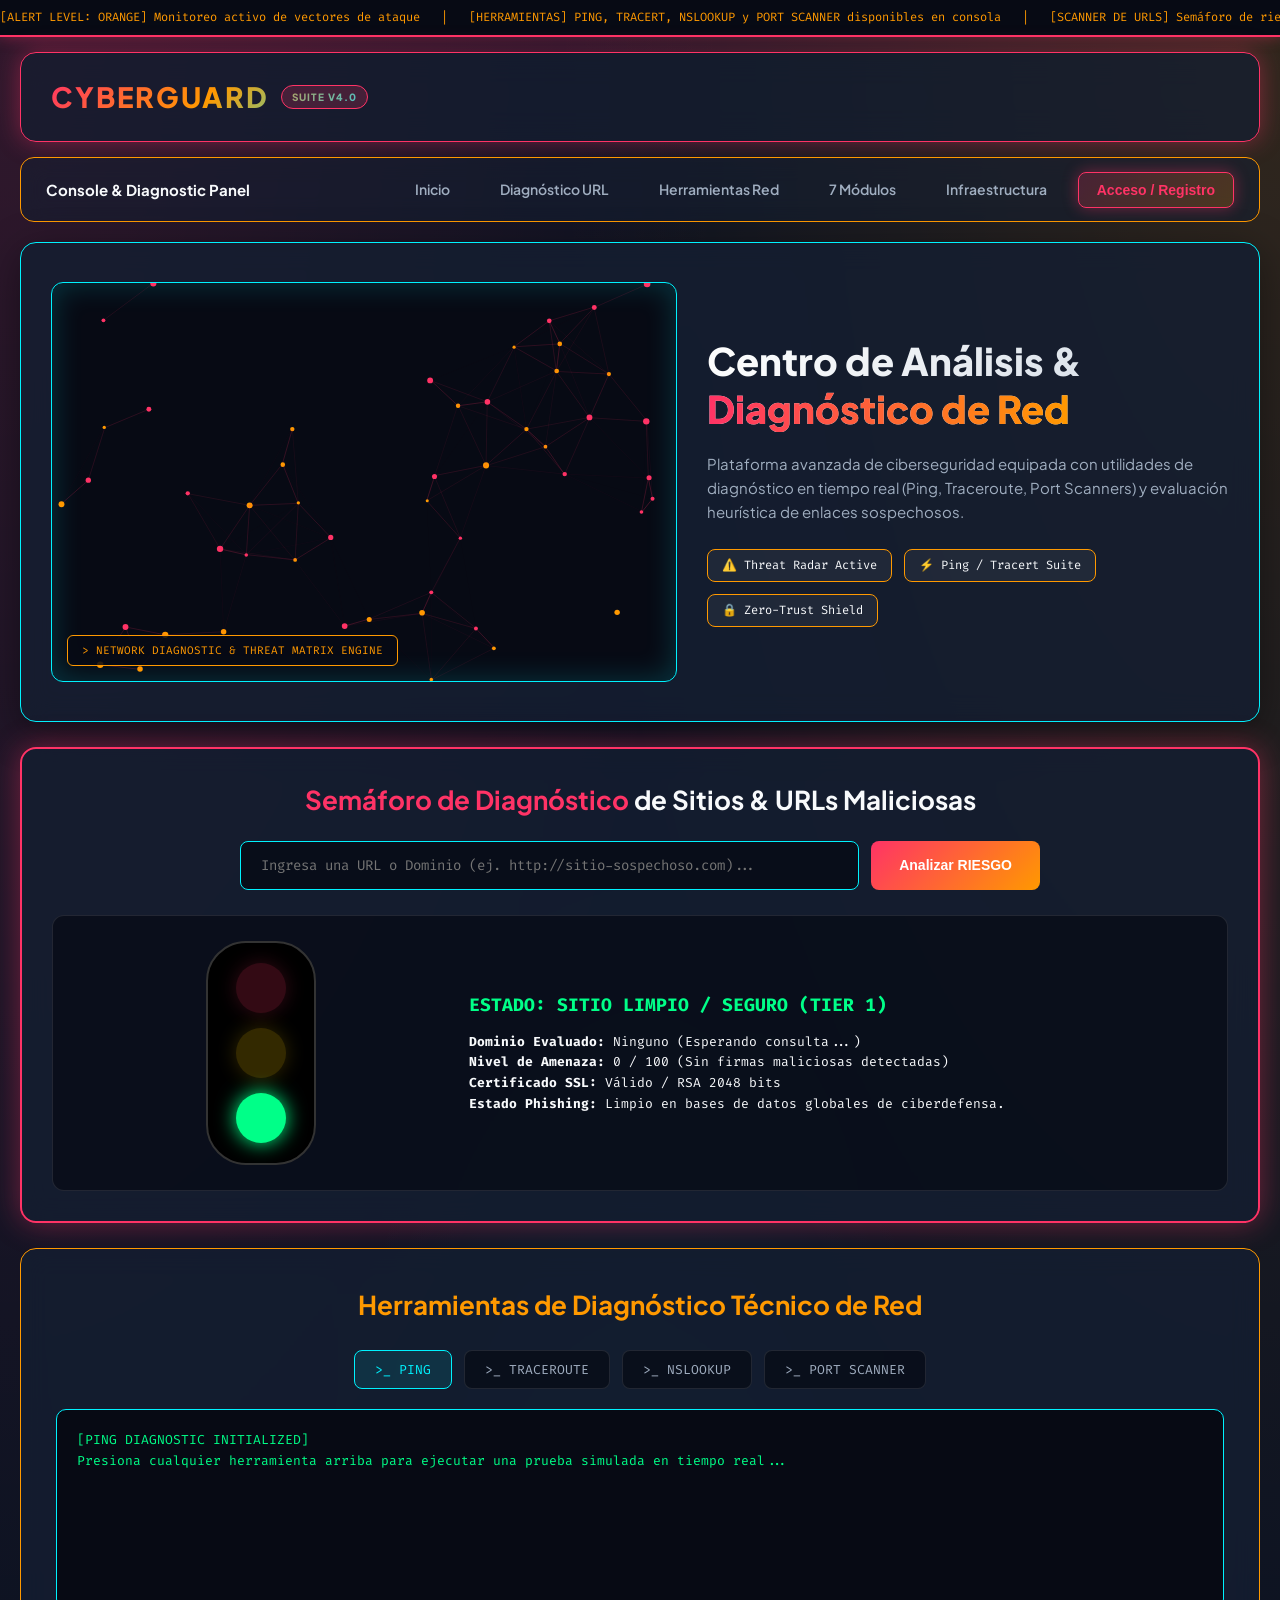
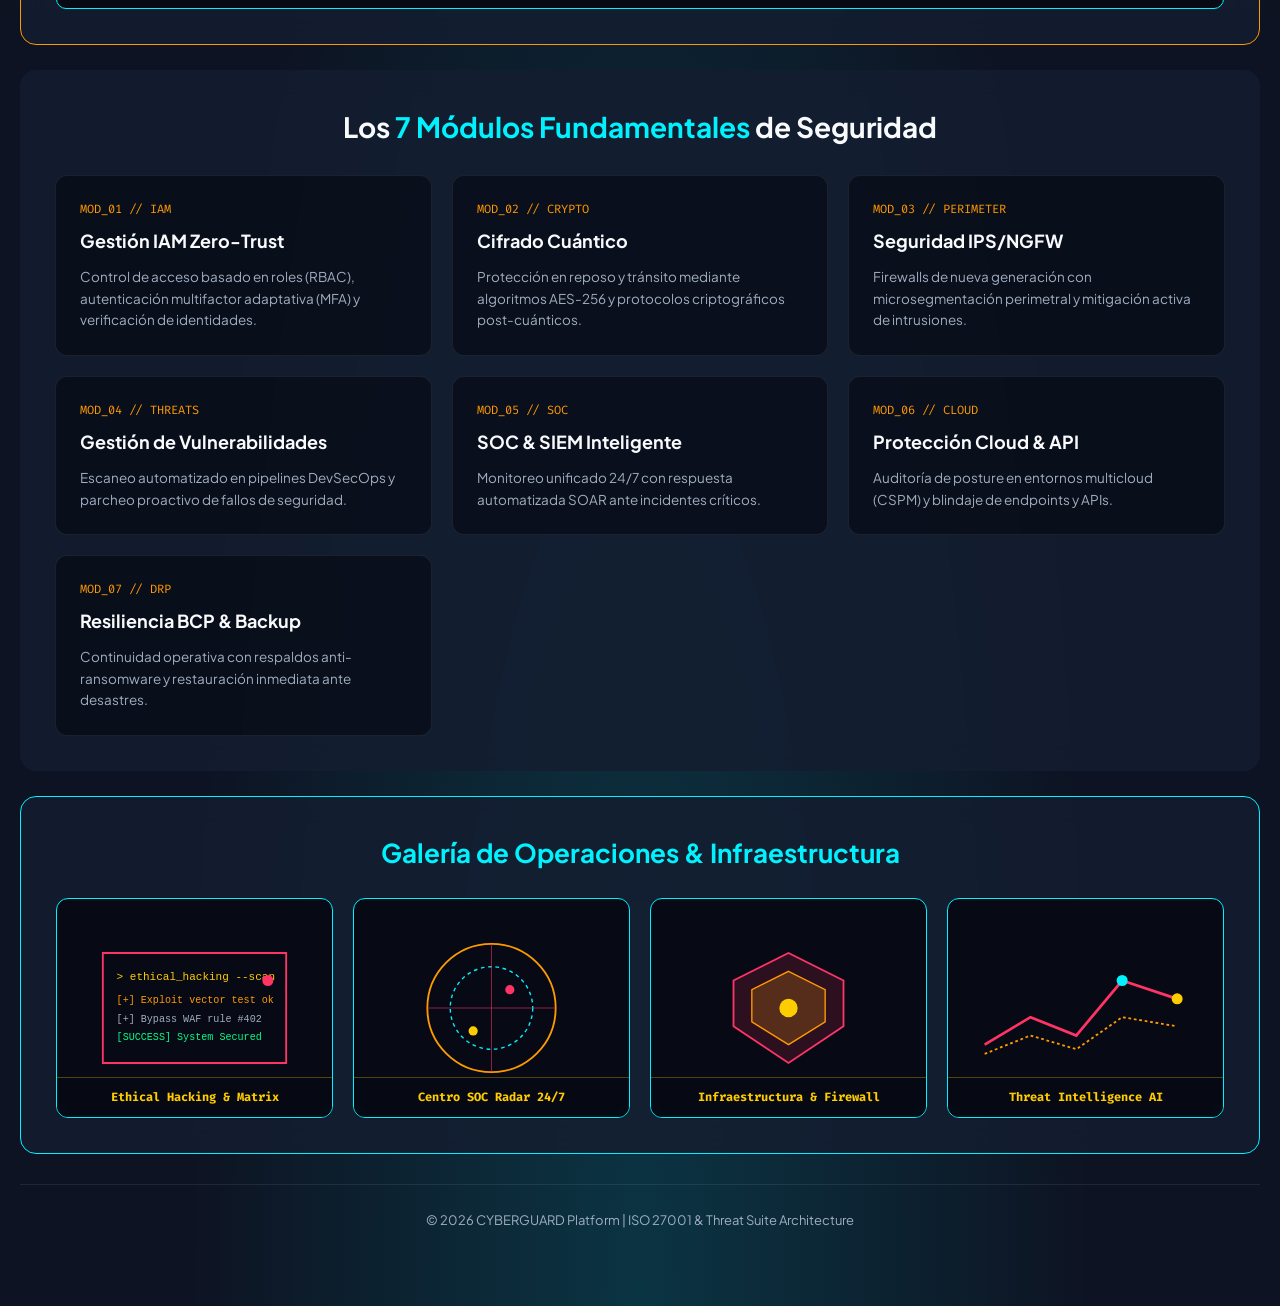
==== index.html @ ff210ed2 "Update print statement from 'Hello' to 'Goodbye'" ====
<!DOCTYPE html>
<html lang="es">
<head>
  <meta charset="UTF-8">
  <meta name="viewport" content="width=device-width, initial-scale=1.0">
  <meta name="description" content="CYBERGUARD - Plataforma de Ciberseguridad, Diagnóstico de Red y Análisis de Amenazas">
  <title>CYBERGUARD | Threat Diagnostic & Network Suite</title>

  <!-- Fuentes Futuristas -->
  <link rel="preconnect" href="https://fonts.googleapis.com">
  <link rel="preconnect" href="https://fonts.gstatic.com" crossorigin>
  <link href="https://fonts.googleapis.com/css2?family=Fira+Code:wght@400;600&family=Plus+Jakarta+Sans:wght@300;400;700;800&display=swap" rel="stylesheet">

  <style>
    :root {
      --bg-dark: #0d1322;
      --bg-card: rgba(21, 30, 49, 0.85);
      --border-cyan: #00f2fe;
      --border-red: #ff3366;
      --border-orange: #ff9900;
      --border-yellow: #ffcc00;
      --accent-green: #00ff88;
      --text-main: #f8fafc;
      --text-muted: #a0aec0;
      --glow-red: rgba(255, 51, 102, 0.4);
      --glow-orange: rgba(255, 153, 0, 0.4);
      --glow-cyan: rgba(0, 242, 254, 0.4);
    }

    * {
      box-sizing: border-box;
      margin: 0;
      padding: 0;
    }

    body {
      font-family: 'Plus Jakarta Sans', sans-serif;
      background-color: var(--bg-dark);
      background-image: 
        radial-gradient(at 0% 0%, rgba(255, 51, 102, 0.15) 0px, transparent 40%),
        radial-gradient(at 100% 0%, rgba(255, 153, 0, 0.15) 0px, transparent 40%),
        radial-gradient(at 50% 100%, rgba(0, 242, 254, 0.15) 0px, transparent 50%);
      color: var(--text-main);
      line-height: 1.6;
      min-height: 100vh;
      overflow-x: hidden;
    }

    .pagina {
      width: min(1500px, calc(100% - 40px));
      margin: 0 auto;
      padding-bottom: 50px;
    }

    /* BARRA DE ALERTAS EN TIEMPO REAL */
    .threat-ticker {
      background: #070a14;
      border-bottom: 2px solid var(--border-red);
      box-shadow: 0 0 15px var(--glow-red);
      padding: 8px 0;
      font-family: 'Fira Code', monospace;
      font-size: 12px;
      color: var(--border-orange);
      overflow: hidden;
      white-space: nowrap;
    }

    .ticker-content {
      display: inline-block;
      animation: ticker 35s linear infinite;
    }

    @keyframes ticker {
      0% { transform: translateX(100%); }
      100% { transform: translateX(-100%); }
    }

    /* ENCABEZADO */
    header {
      margin-top: 15px;
      min-height: 90px;
      border: 1px solid var(--border-red);
      padding: 15px 30px;
      display: flex;
      align-items: center;
      justify-content: space-between;
      gap: 20px;
      background: rgba(21, 30, 49, 0.75);
      backdrop-filter: blur(16px);
      border-radius: 16px;
      box-shadow: 0 0 25px var(--glow-red);
      flex-wrap: wrap;
    }

    .logo {
      font-size: 28px;
      font-weight: 800;
      letter-spacing: 2px;
      background: linear-gradient(135deg, #ff3366 0%, #ff9900 50%, #00f2fe 100%);
      -webkit-background-clip: text;
      -webkit-text-fill-color: transparent;
      text-transform: uppercase;
      display: flex;
      align-items: center;
      gap: 12px;
    }

    .logo-badge {
      font-size: 10px;
      padding: 3px 10px;
      background: rgba(255, 51, 102, 0.2);
      border: 1px solid var(--border-red);
      color: var(--border-red);
      border-radius: 20px;
      letter-spacing: 1px;
    }

    .user-status-box {
      display: none;
      align-items: center;
      gap: 12px;
      background: rgba(0, 255, 136, 0.1);
      border: 1px solid var(--accent-green);
      padding: 8px 18px;
      border-radius: 30px;
      box-shadow: 0 0 15px rgba(0, 255, 136, 0.3);
    }

    .user-status-box.active {
      display: flex;
    }

    .status-dot {
      width: 10px;
      height: 10px;
      background-color: var(--accent-green);
      border-radius: 50%;
      box-shadow: 0 0 10px var(--accent-green);
      animation: pulse 2s infinite;
    }

    @keyframes pulse {
      0%, 100% { opacity: 1; transform: scale(1); }
      50% { opacity: 0.4; transform: scale(1.2); }
    }

    .btn-logout {
      background: transparent;
      border: 1px solid #ff3366;
      color: #ff3366;
      padding: 5px 12px;
      border-radius: 20px;
      font-size: 11px;
      font-weight: 600;
      cursor: pointer;
      transition: all 0.3s ease;
    }

    .btn-logout:hover {
      background: #ff3366;
      color: #fff;
    }

    /* NAVEGACIÓN */
    nav {
      border: 1px solid var(--border-orange);
      min-height: 65px;
      margin-top: 15px;
      display: flex;
      align-items: center;
      justify-content: space-between;
      padding: 10px 25px;
      background: rgba(21, 30, 49, 0.6);
      backdrop-filter: blur(12px);
      border-radius: 14px;
    }

    .menu-links {
      display: flex;
      list-style: none;
      gap: 12px;
      align-items: center;
    }

    .menu-links a, .btn-auth-trigger {
      display: block;
      padding: 9px 18px;
      text-decoration: none;
      color: var(--text-muted);
      border: 1px solid transparent;
      border-radius: 8px;
      font-size: 14px;
      font-weight: 600;
      transition: all 0.3s ease;
      cursor: pointer;
    }

    .menu-links a:hover {
      color: var(--border-orange);
      border-color: var(--border-orange);
      background: rgba(255, 153, 0, 0.1);
      box-shadow: 0 0 15px var(--glow-orange);
    }

    .btn-auth-trigger {
      background: linear-gradient(135deg, rgba(255, 51, 102, 0.2), rgba(255, 153, 0, 0.2));
      border: 1px solid var(--border-red);
      color: var(--border-red);
      box-shadow: 0 0 15px var(--glow-red);
    }

    .btn-auth-trigger:hover {
      background: linear-gradient(135deg, var(--border-red), var(--border-orange));
      color: #fff;
      box-shadow: 0 0 25px var(--glow-red);
      transform: translateY(-2px);
    }

    /* HERO BLOCK / CANVAS 3D INTERACTIVO */
    main {
      margin-top: 20px;
    }

    .contenido-principal {
      border: 1px solid var(--border-cyan);
      min-height: 480px;
      padding: 30px;
      display: grid;
      grid-template-columns: 1.2fr 1fr;
      gap: 30px;
      align-items: center;
      background: var(--bg-card);
      backdrop-filter: blur(14px);
      border-radius: 16px;
      box-shadow: 0 10px 40px rgba(0, 0, 0, 0.4);
    }

    .canvas-container {
      width: 100%;
      height: 400px;
      border: 1px solid var(--border-cyan);
      border-radius: 12px;
      position: relative;
      background: #070a14;
      box-shadow: inset 0 0 30px rgba(0, 242, 254, 0.2);
      overflow: hidden;
    }

    #cyberCanvas {
      width: 100%;
      height: 100%;
      display: block;
    }

    .canvas-overlay-text {
      position: absolute;
      bottom: 15px;
      left: 15px;
      font-family: 'Fira Code', monospace;
      font-size: 11px;
      color: var(--border-orange);
      background: rgba(7, 10, 20, 0.85);
      padding: 6px 14px;
      border-radius: 6px;
      border: 1px solid var(--border-orange);
      pointer-events: none;
    }

    .descripcion h1 {
      font-size: 38px;
      font-weight: 800;
      line-height: 1.25;
      margin-bottom: 20px;
      background: linear-gradient(135deg, #ffffff 0%, #cbd5e1 100%);
      -webkit-background-clip: text;
      -webkit-text-fill-color: transparent;
    }

    .descripcion h1 span {
      background: linear-gradient(90deg, var(--border-red), var(--border-orange));
      -webkit-background-clip: text;
      -webkit-text-fill-color: transparent;
    }

    .descripcion p {
      font-size: 15px;
      color: var(--text-muted);
      margin-bottom: 20px;
    }

    .security-badges {
      display: flex;
      gap: 12px;
      flex-wrap: wrap;
      margin-top: 25px;
    }

    .badge-item {
      display: flex;
      align-items: center;
      gap: 6px;
      font-size: 12px;
      font-family: 'Fira Code', monospace;
      color: var(--text-main);
      background: rgba(255, 255, 255, 0.05);
      border: 1px solid var(--border-orange);
      padding: 6px 14px;
      border-radius: 8px;
    }

    /* SECCIÓN NUEVA: SEMÁFORO DE DIAGNÓSTICO DE URLS MALICIOSAS */
    .seccion-semaforo {
      margin-top: 25px;
      border: 2px solid var(--border-red);
      padding: 30px;
      background: var(--bg-card);
      backdrop-filter: blur(14px);
      border-radius: 16px;
      box-shadow: 0 0 30px var(--glow-red);
    }

    .seccion-semaforo h2 {
      color: var(--text-main);
      font-size: 26px;
      margin-bottom: 20px;
      text-align: center;
    }

    .seccion-semaforo h2 span {
      color: var(--border-red);
    }

    .scanner-form {
      display: flex;
      gap: 12px;
      max-width: 800px;
      margin: 0 auto 25px;
    }

    .scanner-form input {
      flex: 1;
      padding: 14px 20px;
      border-radius: 8px;
      border: 1px solid var(--border-cyan);
      background: rgba(7, 10, 20, 0.8);
      color: #fff;
      font-family: 'Fira Code', monospace;
      font-size: 14px;
      outline: none;
    }

    .scanner-form button {
      padding: 14px 28px;
      background: linear-gradient(135deg, var(--border-red), var(--border-orange));
      border: none;
      border-radius: 8px;
      color: #fff;
      font-weight: 700;
      font-size: 14px;
      cursor: pointer;
      transition: all 0.3s ease;
    }

    .scanner-form button:hover {
      box-shadow: 0 0 20px var(--glow-red);
      transform: translateY(-2px);
    }

    .semaforo-grid {
      display: grid;
      grid-template-columns: 1fr 2fr;
      gap: 25px;
      align-items: center;
      background: rgba(7, 10, 20, 0.7);
      padding: 25px;
      border-radius: 12px;
      border: 1px solid rgba(255, 255, 255, 0.1);
    }

    .semaforo-display {
      display: flex;
      flex-direction: column;
      align-items: center;
      gap: 15px;
      background: #000;
      padding: 20px;
      border-radius: 40px;
      width: 110px;
      margin: 0 auto;
      border: 2px solid #333;
    }

    .luz {
      width: 50px;
      height: 50px;
      border-radius: 50%;
      opacity: 0.2;
      transition: all 0.4s ease;
    }

    .luz.rojo { background-color: #ff3366; box-shadow: 0 0 20px #ff3366; }
    .luz.amarillo { background-color: #ffcc00; box-shadow: 0 0 20px #ffcc00; }
    .luz.verde { background-color: #00ff88; box-shadow: 0 0 20px #00ff88; }

    .luz.active { opacity: 1; }

    .scanner-details {
      font-family: 'Fira Code', monospace;
      font-size: 13px;
    }

    .scanner-details h3 {
      font-size: 18px;
      margin-bottom: 12px;
    }

    /* SECCIÓN NUEVA: SUITE DE HERRAMIENTAS DE DIAGNÓSTICO (PING, TRACERT, ETC) */
    .seccion-herramientas {
      margin-top: 25px;
      border: 1px solid var(--border-orange);
      padding: 35px;
      background: var(--bg-card);
      backdrop-filter: blur(14px);
      border-radius: 16px;
    }

    .seccion-herramientas h2 {
      margin-bottom: 25px;
      color: var(--border-orange);
      font-size: 26px;
      text-align: center;
    }

    .tools-nav {
      display: flex;
      gap: 12px;
      margin-bottom: 20px;
      justify-content: center;
      flex-wrap: wrap;
    }

    .tool-tab {
      padding: 10px 20px;
      background: rgba(7, 10, 20, 0.7);
      border: 1px solid rgba(255, 255, 255, 0.1);
      border-radius: 8px;
      color: var(--text-muted);
      font-family: 'Fira Code', monospace;
      font-size: 13px;
      cursor: pointer;
      transition: all 0.3s;
    }

    .tool-tab.active, .tool-tab:hover {
      border-color: var(--border-cyan);
      color: var(--border-cyan);
      background: rgba(0, 242, 254, 0.1);
    }

    .tool-console {
      background: #070a14;
      border: 1px solid var(--border-cyan);
      border-radius: 10px;
      padding: 20px;
      font-family: 'Fira Code', monospace;
      font-size: 13px;
      min-height: 200px;
      color: var(--accent-green);
    }

    /* 7 MÓDULOS DE SEGURIDAD */
    .seccion-modulos {
      margin-top: 25px;
      border: 1px solid var(--border-purple);
      padding: 35px;
      background: var(--bg-card);
      backdrop-filter: blur(14px);
      border-radius: 16px;
    }

    .seccion-modulos h2 {
      color: var(--text-main);
      font-size: 28px;
      margin-bottom: 25px;
      text-align: center;
    }

    .seccion-modulos h2 span {
      color: var(--border-cyan);
    }

    .grid-modulos {
      display: grid;
      grid-template-columns: repeat(auto-fit, minmax(280px, 1fr));
      gap: 20px;
    }

    .modulo-card {
      background: rgba(7, 10, 20, 0.7);
      border: 1px solid rgba(255, 255, 255, 0.08);
      border-radius: 12px;
      padding: 24px;
      transition: all 0.3s ease;
    }

    .modulo-card:hover {
      border-color: var(--border-orange);
      box-shadow: 0 0 25px var(--glow-orange);
      transform: translateY(-5px);
    }

    .modulo-card .modulo-num {
      font-family: 'Fira Code', monospace;
      font-size: 12px;
      color: var(--border-orange);
      margin-bottom: 8px;
    }

    .modulo-card h3 {
      color: var(--text-main);
      font-size: 18px;
      margin-bottom: 10px;
    }

    .modulo-card p {
      font-size: 13.5px;
      color: var(--text-muted);
    }

    /* GALERÍA DE OPERACIONES CON SVG INLINE */
    .seccion-galeria {
      margin-top: 25px;
      border: 1px solid var(--border-cyan);
      padding: 35px;
      background: var(--bg-card);
      backdrop-filter: blur(14px);
      border-radius: 16px;
    }

    .seccion-galeria h2 {
      margin-bottom: 25px;
      color: var(--border-cyan);
      font-size: 26px;
      text-align: center;
    }

    .galeria-grid {
      display: grid;
      grid-template-columns: repeat(4, 1fr);
      gap: 20px;
    }

    .galeria-card {
      height: 220px;
      border: 1px solid var(--border-cyan);
      border-radius: 12px;
      overflow: hidden;
      background: #070a14;
      position: relative;
      display: flex;
      align-items: center;
      justify-content: center;
      transition: all 0.4s ease;
    }

    .galeria-card svg {
      width: 100%;
      height: 100%;
      transition: transform 0.4s ease;
    }

    .galeria-card:hover {
      border-color: var(--border-red);
      box-shadow: 0 0 25px var(--glow-red);
    }

    .galeria-card:hover svg {
      transform: scale(1.06);
    }

    .galeria-caption {
      position: absolute;
      bottom: 0;
      left: 0;
      width: 100%;
      padding: 10px;
      background: rgba(7, 10, 20, 0.85);
      backdrop-filter: blur(6px);
      color: var(--border-yellow);
      font-size: 12px;
      font-weight: 700;
      font-family: 'Fira Code', monospace;
      text-align: center;
      border-top: 1px solid rgba(255, 204, 0, 0.3);
    }

    footer {
      margin-top: 30px;
      border-top: 1px solid rgba(255, 255, 255, 0.08);
      padding: 25px;
      text-align: center;
      color: var(--text-muted);
      font-size: 13px;
    }

    /* MODAL AUTENTICACIÓN */
    .modal-overlay {
      position: fixed;
      top: 0;
      left: 0;
      width: 100%;
      height: 100%;
      background: rgba(7, 10, 20, 0.9);
      backdrop-filter: blur(14px);
      display: none;
      justify-content: center;
      align-items: center;
      z-index: 1000;
    }

    .modal-contenido {
      background: #111827;
      border: 1px solid var(--border-red);
      box-shadow: 0 0 35px var(--glow-red);
      border-radius: 16px;
      width: min(440px, 90%);
      padding: 30px;
      position: relative;
    }

    .cerrar-modal {
      position: absolute;
      top: 15px;
      right: 20px;
      color: var(--text-muted);
      font-size: 24px;
      cursor: pointer;
    }

    .tabs-auth {
      display: flex;
      gap: 10px;
      margin-bottom: 20px;
      border-bottom: 1px solid rgba(255, 255, 255, 0.1);
    }

    .tab-btn {
      flex: 1;
      padding: 10px;
      background: none;
      border: none;
      color: var(--text-muted);
      font-size: 15px;
      font-weight: 600;
      cursor: pointer;
      transition: all 0.3s ease;
    }

    .tab-btn.active {
      color: var(--border-red);
      border-bottom: 2px solid var(--border-red);
    }

    .form-auth {
      display: none;
      flex-direction: column;
      gap: 15px;
    }

    .form-auth.active {
      display: flex;
    }

    .grupo-input {
      display: flex;
      flex-direction: column;
      gap: 6px;
    }

    .grupo-input label {
      font-size: 13px;
      color: var(--text-muted);
    }

    .grupo-input input {
      padding: 10px 14px;
      border-radius: 8px;
      border: 1px solid rgba(255, 255, 255, 0.15);
      background: rgba(7, 10, 20, 0.8);
      color: var(--text-main);
      font-size: 14px;
      outline: none;
    }

    .grupo-input input:focus {
      border-color: var(--border-red);
      box-shadow: 0 0 10px var(--glow-red);
    }

    .btn-submit {
      margin-top: 10px;
      padding: 12px;
      background: linear-gradient(135deg, var(--border-red), var(--border-orange));
      border: none;
      border-radius: 8px;
      color: #fff;
      font-weight: 700;
      font-size: 15px;
      cursor: pointer;
    }

    @media (max-width: 900px) {
      .contenido-principal, .semaforo-grid, .galeria-grid {
        grid-template-columns: 1fr;
      }
    }
  </style>
</head>
<body>

  <!-- TICKER DE SEGURIDAD -->
  <div class="threat-ticker">
    <div class="ticker-content">
      [ALERT LEVEL: ORANGE] Monitoreo activo de vectores de ataque &nbsp;&nbsp;|&nbsp;&nbsp; 
      [HERRAMIENTAS] PING, TRACERT, NSLOOKUP y PORT SCANNER disponibles en consola &nbsp;&nbsp;|&nbsp;&nbsp; 
      [SCANNER DE URLS] Semáforo de riesgo activado para filtrado Phishing y Malware.
    </div>
  </div>

  <div class="pagina">

    <!-- ENCABEZADO -->
    <header>
      <div class="logo">
        CYBERGUARD
        <span class="logo-badge">Suite v4.0</span>
      </div>

      <!-- ESTADO DE SESIÓN -->
      <div class="user-status-box" id="userStatusBox">
        <div class="status-dot"></div>
        <div style="font-size: 13px; color: var(--text-main);">
          Sesión iniciada: <strong id="userNameDisplay" style="color: var(--border-orange);">Admin</strong>
        </div>
        <button class="btn-logout" id="btnLogout">Cerrar Sesión</button>
      </div>
    </header>

    <!-- BARRA DE NAVEGACIÓN -->
    <nav>
      <div style="font-weight: 700; font-size: 15px; color: var(--text-main);">Console & Diagnostic Panel</div>
      <ul class="menu-links">
        <li><a href="#inicio">Inicio</a></li>
        <li><a href="#semaforo">Diagnóstico URL</a></li>
        <li><a href="#herramientas">Herramientas Red</a></li>
        <li><a href="#modulos">7 Módulos</a></li>
        <li><a href="#galeria">Infraestructura</a></li>
        <li><button class="btn-auth-trigger" id="openAuthModal">Acceso / Registro</button></li>
      </ul>
    </nav>

    <!-- BLOQUE PRINCIPAL CON CANVAS 3D INTERACTIVO -->
    <main id="inicio">
      <section class="contenido-principal">
        
        <div class="canvas-container">
          <canvas id="cyberCanvas"></canvas>
          <div class="canvas-overlay-text">
            &gt; NETWORK DIAGNOSTIC & THREAT MATRIX ENGINE
          </div>
        </div>

        <article class="descripcion">
          <h1>Centro de Análisis & <span>Diagnóstico de Red</span></h1>
          <p>
            Plataforma avanzada de ciberseguridad equipada con utilidades de diagnóstico en tiempo real (Ping, Traceroute, Port Scanners) y evaluación heurística de enlaces sospechosos.
          </p>
          
          <div class="security-badges">
            <div class="badge-item">⚠️ Threat Radar Active</div>
            <div class="badge-item">⚡ Ping / Tracert Suite</div>
            <div class="badge-item">🔒 Zero-Trust Shield</div>
          </div>
        </article>

      </section>

      <!-- SECCIÓN NUEVA: SEMÁFORO DE DIAGNÓSTICO DE ENLACES SOSPECHOSOS -->
      <section class="seccion-semaforo" id="semaforo">
        <h2><span>Semáforo de Diagnóstico</span> de Sitios & URLs Maliciosas</h2>
        
        <div class="scanner-form">
          <input type="text" id="urlInput" placeholder="Ingresa una URL o Dominio (ej. http://sitio-sospechoso.com)...">
          <button id="btnScanUrl">Analizar RIESGO</button>
        </div>

        <div class="semaforo-grid">
          <div class="semaforo-display">
            <div class="luz rojo" id="luzRojo"></div>
            <div class="luz amarillo" id="luzAmarillo"></div>
            <div class="luz verde active" id="luzVerde"></div>
          </div>

          <div class="scanner-details" id="scanDetails">
            <h3 style="color: var(--accent-green);">ESTADO: SITIO LIMPIO / SEGURO (TIER 1)</h3>
            <p><strong>Dominio Evaluado:</strong> Ninguno (Esperando consulta...)</p>
            <p><strong>Nivel de Amenaza:</strong> 0 / 100 (Sin firmas maliciosas detectadas)</p>
            <p><strong>Certificado SSL:</strong> Válido / RSA 2048 bits</p>
            <p><strong>Estado Phishing:</strong> Limpio en bases de datos globales de ciberdefensa.</p>
          </div>
        </div>
      </section>

      <!-- SECCIÓN NUEVA: SUITE DE HERRAMIENTAS DE RED (PING, TRACERT, NSLOOKUP, PORT SCANNER) -->
      <section class="seccion-herramientas" id="herramientas">
        <h2>Herramientas de Diagnóstico Técnico de Red</h2>

        <div class="tools-nav">
          <button class="tool-tab active" data-tool="ping">&gt;_ PING</button>
          <button class="tool-tab" data-tool="tracert">&gt;_ TRACEROUTE</button>
          <button class="tool-tab" data-tool="nslookup">&gt;_ NSLOOKUP</button>
          <button class="tool-tab" data-tool="portscan">&gt;_ PORT SCANNER</button>
        </div>

        <div class="tool-console" id="toolConsoleOutput">
          <p>[PING DIAGNOSTIC INITIALIZED]</p>
          <p>Presiona cualquier herramienta arriba para ejecutar una prueba simulada en tiempo real...</p>
        </div>
      </section>

      <!-- SECCIÓN: LOS 7 MÓDULOS DE SEGURIDAD -->
      <section class="seccion-modulos" id="modulos">
        <h2>Los <span>7 Módulos Fundamentales</span> de Seguridad</h2>
        <div class="grid-modulos">
          <article class="modulo-card">
            <div class="modulo-num">MOD_01 // IAM</div>
            <h3>Gestión IAM Zero-Trust</h3>
            <p>Control de acceso basado en roles (RBAC), autenticación multifactor adaptativa (MFA) y verificación de identidades.</p>
          </article>
          <article class="modulo-card">
            <div class="modulo-num">MOD_02 // CRYPTO</div>
            <h3>Cifrado Cuántico</h3>
            <p>Protección en reposo y tránsito mediante algoritmos AES-256 y protocolos criptográficos post-cuánticos.</p>
          </article>
          <article class="modulo-card">
            <div class="modulo-num">MOD_03 // PERIMETER</div>
            <h3>Seguridad IPS/NGFW</h3>
            <p>Firewalls de nueva generación con microsegmentación perimetral y mitigación activa de intrusiones.</p>
          </article>
          <article class="modulo-card">
            <div class="modulo-num">MOD_04 // THREATS</div>
            <h3>Gestión de Vulnerabilidades</h3>
            <p>Escaneo automatizado en pipelines DevSecOps y parcheo proactivo de fallos de seguridad.</p>
          </article>
          <article class="modulo-card">
            <div class="modulo-num">MOD_05 // SOC</div>
            <h3>SOC & SIEM Inteligente</h3>
            <p>Monitoreo unificado 24/7 con respuesta automatizada SOAR ante incidentes críticos.</p>
          </article>
          <article class="modulo-card">
            <div class="modulo-num">MOD_06 // CLOUD</div>
            <h3>Protección Cloud & API</h3>
            <p>Auditoría de posture en entornos multicloud (CSPM) y blindaje de endpoints y APIs.</p>
          </article>
          <article class="modulo-card">
            <div class="modulo-num">MOD_07 // DRP</div>
            <h3>Resiliencia BCP & Backup</h3>
            <p>Continuidad operativa con respaldos anti-ransomware y restauración inmediata ante desastres.</p>
          </article>
        </div>
      </section>

      <!-- GALERÍA DE OPERACIONES EN VECTOR SVG -->
      <section class="seccion-galeria" id="galeria">
        <h2>Galería de Operaciones & Infraestructura</h2>

        <div class="galeria-grid">
          <div class="galeria-card">
            <svg viewBox="0 0 300 200" xmlns="http://www.w3.org/2000/svg">
              <rect width="300" height="200" fill="#070a14"/>
              <path d="M50 40 H250 V160 H50 Z" fill="none" stroke="#ff3366" stroke-width="2"/>
              <text x="65" y="70" fill="#ffcc00" font-family="monospace" font-size="12">&gt; ethical_hacking --scan</text>
              <text x="65" y="95" fill="#ff9900" font-family="monospace" font-size="11">[+] Exploit vector test ok</text>
              <text x="65" y="115" fill="#a0aec0" font-family="monospace" font-size="11">[+] Bypass WAF rule #402</text>
              <text x="65" y="135" fill="#00ff88" font-family="monospace" font-size="11">[SUCCESS] System Secured</text>
              <circle cx="230" cy="70" r="6" fill="#ff3366"/>
            </svg>
            <div class="galeria-caption">Ethical Hacking & Matrix</div>
          </div>

          <div class="galeria-card">
            <svg viewBox="0 0 300 200" xmlns="http://www.w3.org/2000/svg">
              <rect width="300" height="200" fill="#070a14"/>
              <circle cx="150" cy="100" r="70" fill="none" stroke="#ff9900" stroke-width="2"/>
              <circle cx="150" cy="100" r="45" fill="none" stroke="#00f2fe" stroke-width="1.5" stroke-dasharray="4"/>
              <line x1="150" y1="30" x2="150" y2="170" stroke="#ff3366" stroke-opacity="0.6"/>
              <line x1="80" y1="100" x2="220" y2="100" stroke="#ff3366" stroke-opacity="0.6"/>
              <circle cx="170" cy="80" r="5" fill="#ff3366"/>
              <circle cx="130" cy="125" r="5" fill="#ffcc00"/>
            </svg>
            <div class="galeria-caption">Centro SOC Radar 24/7</div>
          </div>

          <div class="galeria-card">
            <svg viewBox="0 0 300 200" xmlns="http://www.w3.org/2000/svg">
              <rect width="300" height="200" fill="#070a14"/>
              <path d="M150 40 L210 70 V120 L150 160 L90 120 V70 Z" fill="rgba(255, 51, 102, 0.15)" stroke="#ff3366" stroke-width="2"/>
              <path d="M150 60 L190 80 V115 L150 140 L110 115 V80 Z" fill="rgba(255, 153, 0, 0.2)" stroke="#ff9900" stroke-width="1.5"/>
              <circle cx="150" cy="100" r="10" fill="#ffcc00"/>
            </svg>
            <div class="galeria-caption">Infraestructura & Firewall</div>
          </div>

          <div class="galeria-card">
            <svg viewBox="0 0 300 200" xmlns="http://www.w3.org/2000/svg">
              <rect width="300" height="200" fill="#070a14"/>
              <polyline points="40,140 90,110 140,130 190,70 250,90" fill="none" stroke="#ff3366" stroke-width="3"/>
              <polyline points="40,150 90,130 140,145 190,110 250,120" fill="none" stroke="#ff9900" stroke-width="2" stroke-dasharray="3"/>
              <circle cx="190" cy="70" r="6" fill="#00f2fe"/>
              <circle cx="250" cy="90" r="6" fill="#ffcc00"/>
            </svg>
            <div class="galeria-caption">Threat Intelligence AI</div>
          </div>
        </div>
      </section>

    </main>

    <!-- PIE DE PÁGINA -->
    <footer>
      <p>© 2026 CYBERGUARD Platform | ISO 27001 & Threat Suite Architecture</p>
    </footer>

  </div>

  <!-- MODAL AUTENTICACIÓN -->
  <div class="modal-overlay" id="authModal">
    <div class="modal-contenido">
      <span class="cerrar-modal" id="closeAuthModal">&times;</span>
      
      <div class="tabs-auth">
        <button class="tab-btn active" id="tabLogin">Iniciar Sesión</button>
        <button class="tab-btn" id="tabRegister">Registrarse</button>
      </div>

      <form class="form-auth active" id="formLogin">
        <div class="grupo-input">
          <label for="loginUser">Usuario / Email Corporativo</label>
          <input type="text" id="loginUser" required placeholder="analista@cyberguard.com">
        </div>
        <div class="grupo-input">
          <label for="loginPass">Contraseña Criptográfica</label>
          <input type="password" id="loginPass" required placeholder="••••••••••••">
        </div>
        <button type="submit" class="btn-submit">Acceder al Panel</button>
      </form>

      <form class="form-auth" id="formRegister">
        <div class="grupo-input">
          <label for="regUser">Nombre de Usuario</label>
          <input type="text" id="regUser" required placeholder="OperadorSOC">
        </div>
        <div class="grupo-input">
          <label for="regEmail">Correo Corporativo</label>
          <input type="email" id="regEmail" required placeholder="usuario@empresa.com">
        </div>
        <div class="grupo-input">
          <label for="regPass">Contraseña Segura</label>
          <input type="password" id="regPass" required placeholder="••••••••••••">
        </div>
        <button type="submit" class="btn-submit">Crear Cuenta Segura</button>
      </form>
    </div>
  </div>

  <!-- SCRIPTS ENGINE -->
  <script>
    /* 1. MOTOR HTML5 CANVAS 3D (Rojo/Naranja/Cian) */
    const canvas = document.getElementById('cyberCanvas');
    const ctx = canvas.getContext('2d');

    function resizeCanvas() {
      canvas.width = canvas.parentElement.clientWidth;
      canvas.height = canvas.parentElement.clientHeight;
    }
    resizeCanvas();
    window.addEventListener('resize', resizeCanvas);

    const particles = [];
    const particleCount = 50;
    let mouse = { x: null, y: null };

    for (let i = 0; i < particleCount; i++) {
      particles.push({
        x: Math.random() * canvas.width,
        y: Math.random() * canvas.height,
        vx: (Math.random() - 0.5) * 1.5,
        vy: (Math.random() - 0.5) * 1.5,
        radius: Math.random() * 2 + 1.5
      });
    }

    canvas.addEventListener('mousemove', (e) => {
      const rect = canvas.getBoundingClientRect();
      mouse.x = e.clientX - rect.left;
      mouse.y = e.clientY - rect.top;
    });

    function animateCanvas() {
      ctx.clearRect(0, 0, canvas.width, canvas.height);
      
      for (let i = 0; i < particles.length; i++) {
        let p = particles[i];
        p.x += p.vx;
        p.y += p.vy;

        if (p.x < 0 || p.x > canvas.width) p.vx *= -1;
        if (p.y < 0 || p.y > canvas.height) p.vy *= -1;

        ctx.beginPath();
        ctx.arc(p.x, p.y, p.radius, 0, Math.PI * 2);
        ctx.fillStyle = i % 2 === 0 ? '#ff3366' : '#ff9900';
        ctx.fill();

        if (mouse.x && mouse.y) {
          let dx = mouse.x - p.x;
          let dy = mouse.y - p.y;
          let dist = Math.sqrt(dx * dx + dy * dy);
          if (dist < 110) {
            ctx.beginPath();
            ctx.moveTo(p.x, p.y);
            ctx.lineTo(mouse.x, mouse.y);
            ctx.strokeStyle = `rgba(0, 242, 254, ${1 - dist / 110})`;
            ctx.stroke();
          }
        }

        for (let j = i + 1; j < particles.length; j++) {
          let p2 = particles[j];
          let dx = p.x - p2.x;
          let dy = p.y - p2.y;
          let dist = Math.sqrt(dx * dx + dy * dy);

          if (dist < 95) {
            ctx.beginPath();
            ctx.moveTo(p.x, p.y);
            ctx.lineTo(p2.x, p2.y);
            ctx.strokeStyle = `rgba(255, 51, 102, ${0.3 - dist / 315})`;
            ctx.stroke();
          }
        }
      }
      requestAnimationFrame(animateCanvas);
    }
    animateCanvas();

    /* 2. LÓGICA DEL SEMÁFORO DE DIAGNÓSTICO DE URLS MALICIOSAS */
    const urlInput = document.getElementById('urlInput');
    const btnScanUrl = document.getElementById('btnScanUrl');
    const luzRojo = document.getElementById('luzRojo');
    const luzAmarillo = document.getElementById('luzAmarillo');
    const luzVerde = document.getElementById('luzVerde');
    const scanDetails = document.getElementById('scanDetails');

    btnScanUrl.addEventListener('click', () => {
      const input = urlInput.value.trim();
      if (!input) return alert('Por favor ingresa una URL o dirección IP para evaluar.');

      // Apagar luces
      luzRojo.classList.remove('active');
      luzAmarillo.classList.remove('active');
      luzVerde.classList.remove('active');

      const urlLower = input.toLowerCase();

      // Evaluación heurística simulada
      if (urlLower.includes('malware') || urlLower.includes('hack') || urlLower.includes('phish') || urlLower.includes('test-danger')) {
        luzRojo.classList.add('active');
        scanDetails.innerHTML = `
          <h3 style="color: var(--border-red);">[ALERTA CRÍTICA] AMENAZA MALICIOSA DETECTADA</h3>
          <p><strong>Dominio Evaluado:</strong> ${input}</p>
          <p><strong>Nivel de Riesgo:</strong> 98 / 100 (AMENAZA ALTA)</p>
          <p><strong>Vectores Detectados:</strong> Phishing activo, Inyección de script malicioso, Certificado revocado.</p>
          <p><strong>Recomendación SOC:</strong> Bloquear acceso inmediatamente en la red empresarial.</p>
        `;
      } else if (urlLower.includes('suspicious') || urlLower.includes('login') || urlLower.includes('test-warning')) {
        luzAmarillo.classList.add('active');
        scanDetails.innerHTML = `
          <h3 style="color: var(--border-yellow);">[ADVERTENCIA] ENLACE EN RIESGO / SOSPECHOSO</h3>
          <p><strong>Dominio Evaluado:</strong> ${input}</p>
          <p><strong>Nivel de Riesgo:</strong> 55 / 100 (PRECAUCIÓN)</p>
          <p><strong>Vectores Detectados:</strong> Formulario de credenciales no encriptado / Certificado autofirmado.</p>
          <p><strong>Recomendación SOC:</strong> No ingresar contraseñas ni datos sensibles.</p>
        `;
      } else {
        luzVerde.classList.add('active');
        scanDetails.innerHTML = `
          <h3 style="color: var(--accent-green);">[VERIFICADO] SITIO LIMPIO Y SEGURO</h3>
          <p><strong>Dominio Evaluado:</strong> ${input}</p>
          <p><strong>Nivel de Riesgo:</strong> 0 / 100 (SEGURO)</p>
          <p><strong>Certificado SSL:</strong> TLS 1.3 Válido (Emisor de Confianza).</p>
          <p><strong>Estado Phishing:</strong> Limpio en más de 70 motores de reputación.</p>
        `;
      }
    });

    /* 3. LÓGICA DE HERRAMIENTAS DE DIAGNÓSTICO (PING, TRACERT, ETC) */
    const toolTabs = document.querySelectorAll('.tool-tab');
    const toolConsoleOutput = document.getElementById('toolConsoleOutput');

    toolTabs.forEach(tab => {
      tab.addEventListener('click', () => {
        toolTabs.forEach(t => t.classList.remove('active'));
        tab.classList.add('active');

        const tool = tab.getAttribute('data-tool');
        if (tool === 'ping') {
          toolConsoleOutput.innerHTML = `
            <p style="color:#00f2fe">&gt; PING 8.8.8.8 (Google Public DNS) with 32 bytes of data:</p>
            <p>Reply from 8.8.8.8: bytes=32 time=12ms TTL=117</p>
            <p>Reply from 8.8.8.8: bytes=32 time=11ms TTL=117</p>
            <p>Reply from 8.8.8.8: bytes=32 time=14ms TTL=117</p>
            <p>Reply from 8.8.8.8: bytes=32 time=10ms TTL=117</p>
            <p style="color:#00ff88">--- Ping statistics: 4 packets transmitted, 4 received, 0% packet loss ---</p>
          `;
        } else if (tool === 'tracert') {
          toolConsoleOutput.innerHTML = `
            <p style="color:#ff9900">&gt; TRACEROUTE to target.cyberguard.internal (192.168.1.1), 30 hops max:</p>
            <p>1  gateway.local (192.168.1.254)  1.201 ms</p>
            <p>2  isp-core-router.net (10.40.0.1)  8.410 ms</p>
            <p>3  edge-fw-01.cyberguard.io (172.16.0.5)  11.890 ms</p>
            <p style="color:#00ff88">4  target.cyberguard.internal (192.168.1.1)  12.105 ms [Trace Complete]</p>
          `;
        } else if (tool === 'nslookup') {
          toolConsoleOutput.innerHTML = `
            <p style="color:#00f2fe">&gt; NSLOOKUP cyberguard.org</p>
            <p>Server:  UnKnown</p>
            <p>Address: 1.1.1.1 (Cloudflare DNS)</p>
            <p>Non-authoritative answer:</p>
            <p>Name:    cyberguard.org</p>
            <p>Addresses: 104.21.48.12, 172.67.182.201</p>
          `;
        } else if (tool === 'portscan') {
          toolConsoleOutput.innerHTML = `
            <p style="color:#ff3366">&gt; PORT SCANNER running on host 127.0.0.1...</p>
            <p>Port 80/tcp   [HTTP]   - OPEN</p>
            <p>Port 443/tcp  [HTTPS]  - OPEN (TLS 1.3)</p>
            <p>Port 22/tcp   [SSH]    - FILTERED (Key-auth only)</p>
            <p>Port 3389/tcp [RDP]    - CLOSED</p>
            <p style="color:#00ff88">[SCAN COMPLETE] No critical vulnerabilities exposed on default ports.</p>
          `;
        }
      });
    });

    /* 4. AUTENTICACIÓN Y ESTADO DE SESIÓN */
    const modal = document.getElementById('authModal');
    const openBtn = document.getElementById('openAuthModal');
    const closeBtn = document.getElementById('closeAuthModal');
    const tabLogin = document.getElementById('tabLogin');
    const tabRegister = document.getElementById('tabRegister');
    const formLogin = document.getElementById('formLogin');
    const formRegister = document.getElementById('formRegister');
    const userStatusBox = document.getElementById('userStatusBox');
    const userNameDisplay = document.getElementById('userNameDisplay');
    const btnLogout = document.getElementById('btnLogout');

    openBtn.addEventListener('click', () => modal.style.display = 'flex');
    closeBtn.addEventListener('click', () => modal.style.display = 'none');
    window.addEventListener('click', (e) => { if (e.target === modal) modal.style.display = 'none'; });

    tabLogin.addEventListener('click', () => {
      tabLogin.classList.add('active'); tabRegister.classList.remove('active');
      formLogin.classList.add('active'); formRegister.classList.remove('active');
    });

    tabRegister.addEventListener('click', () => {
      tabRegister.classList.add('active'); tabLogin.classList.remove('active');
      formRegister.classList.add('active'); formLogin.classList.remove('active');
    });

    function setSession(username) {
      userNameDisplay.textContent = username;
      userStatusBox.classList.add('active');
      openBtn.textContent = 'Mi Cuenta (' + username + ')';
    }

    formLogin.addEventListener('submit', (e) => {
      e.preventDefault();
      const val = document.getElementById('loginUser').value.trim();
      const user = val ? val.split('@')[0] : 'Usuario';
      setSession(user);
      modal.style.display = 'none';
    });

    formRegister.addEventListener('submit', (e) => {
      e.preventDefault();
      const user = document.getElementById('regUser').value.trim() || 'NuevoUsuario';
      setSession(user);
      modal.style.display = 'none';
    });

    btnLogout.addEventListener('click', () => {
      userStatusBox.classList.remove('active');
      openBtn.textContent = 'Acceso / Registro';
    });
  </script>
</body>
</html>
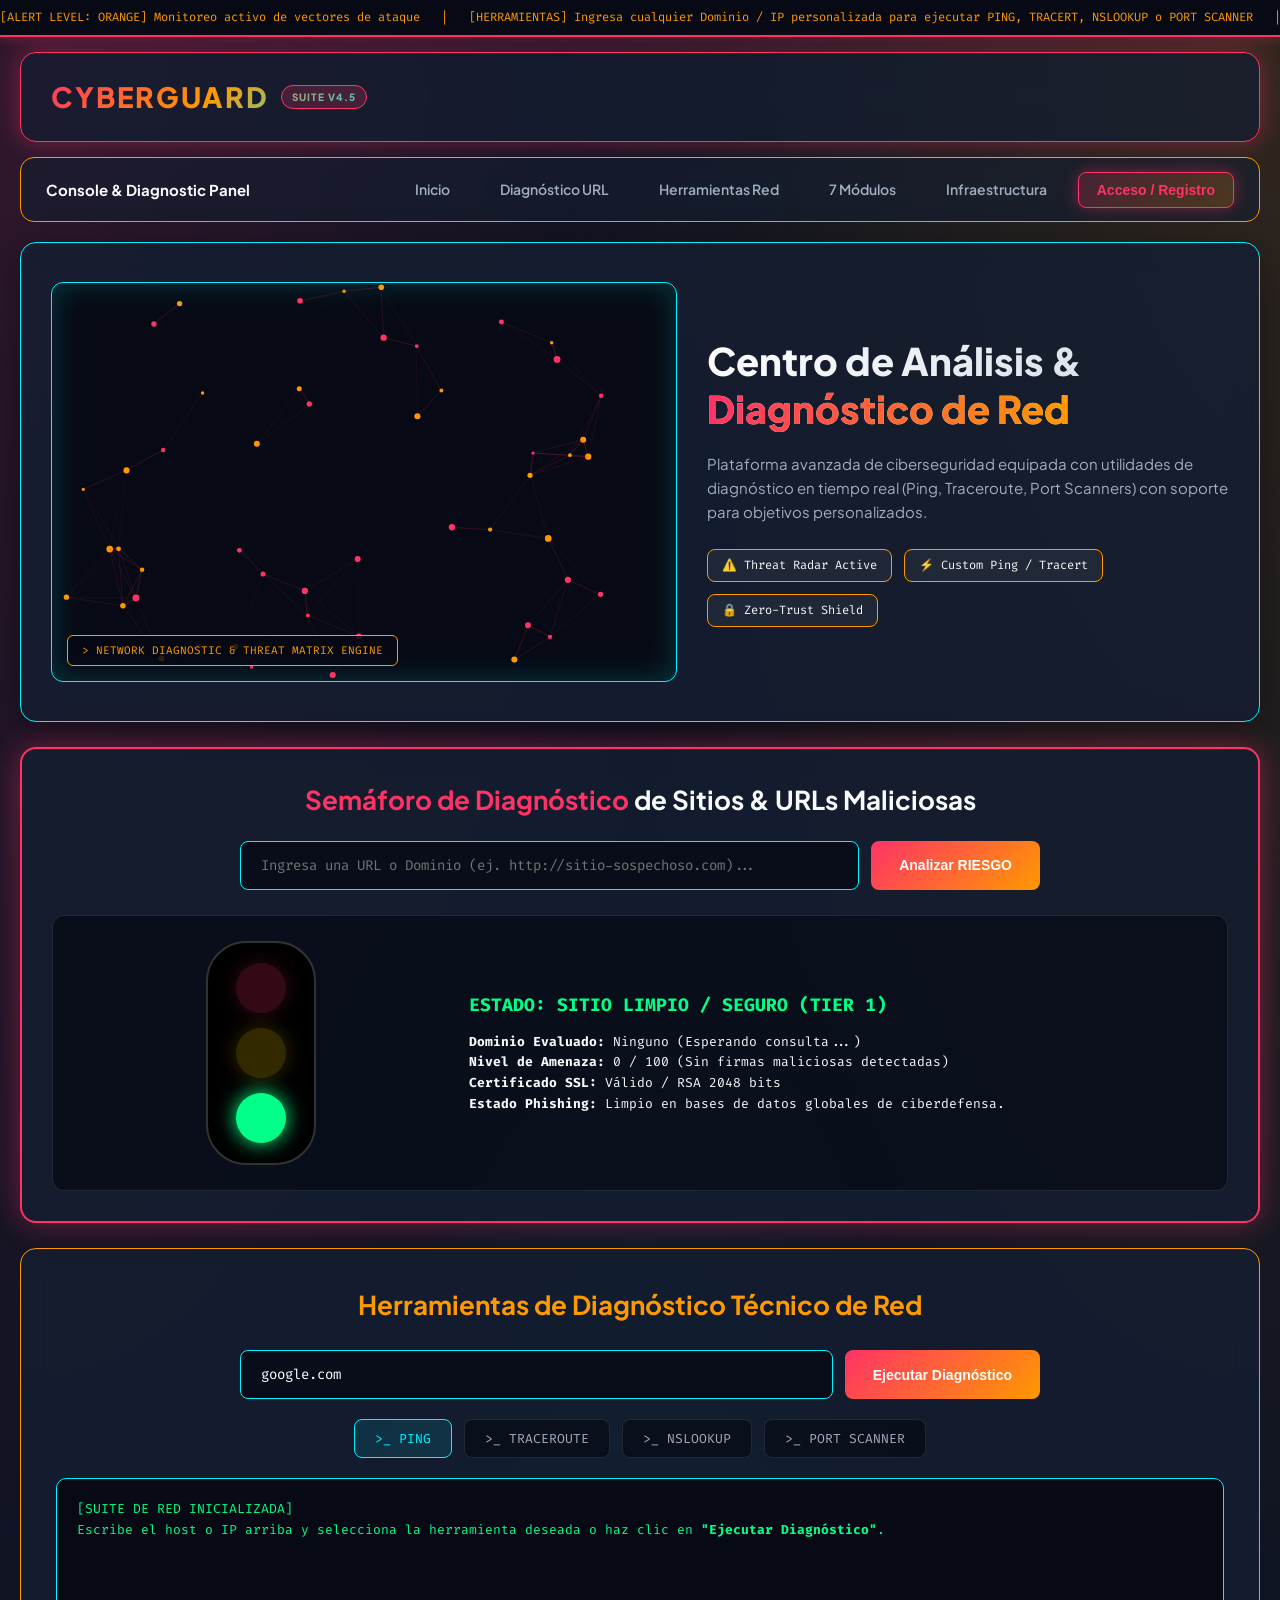
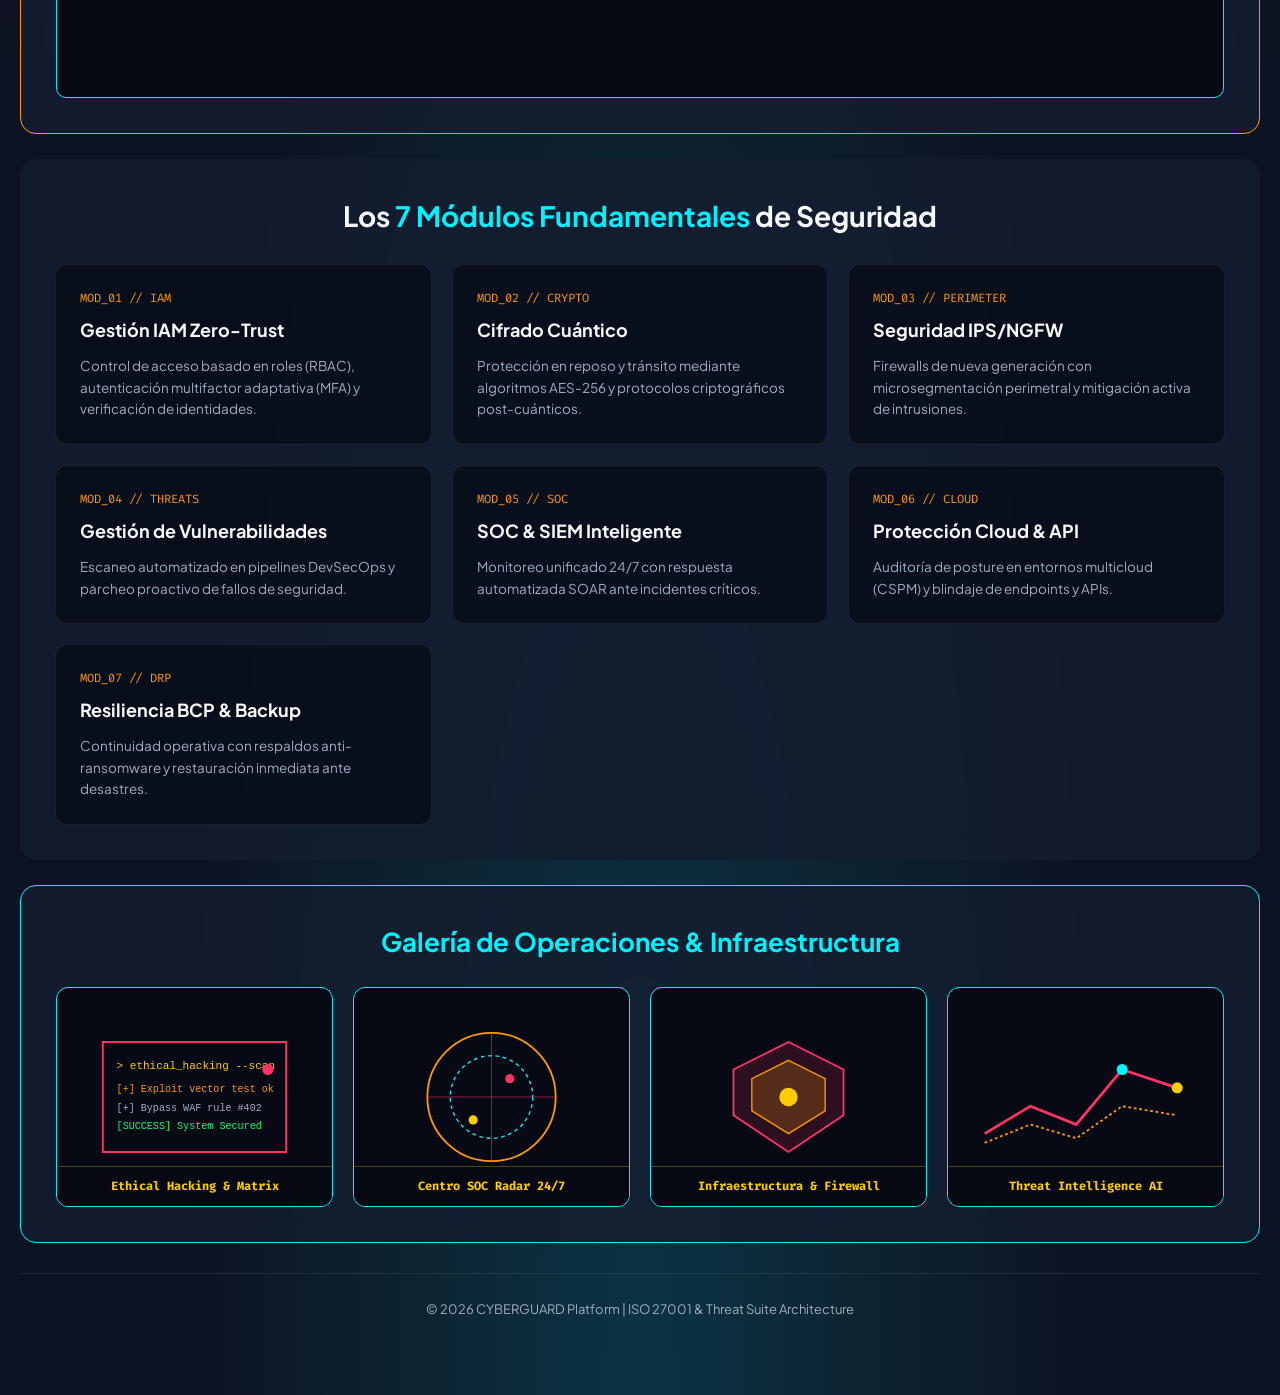
==== commit 786397fa: "Update print statement from 'Hello' to 'Goodbye'" ====
--- a/index.html
+++ b/index.html
@@ -308,7 +308,7 @@
       border-radius: 8px;
     }
 
-    /* SECCIÓN NUEVA: SEMÁFORO DE DIAGNÓSTICO DE URLS MALICIOSAS */
+    /* SEMÁFORO DE DIAGNÓSTICO DE URLS MALICIOSAS */
     .seccion-semaforo {
       margin-top: 25px;
       border: 2px solid var(--border-red);
@@ -337,7 +337,7 @@
       margin: 0 auto 25px;
     }
 
-    .scanner-form input {
+    .scanner-form input, .tool-target-form input {
       flex: 1;
       padding: 14px 20px;
       border-radius: 8px;
@@ -349,7 +349,7 @@
       outline: none;
     }
 
-    .scanner-form button {
+    .scanner-form button, .tool-target-form button {
       padding: 14px 28px;
       background: linear-gradient(135deg, var(--border-red), var(--border-orange));
       border: none;
@@ -361,7 +361,7 @@
       transition: all 0.3s ease;
     }
 
-    .scanner-form button:hover {
+    .scanner-form button:hover, .tool-target-form button:hover {
       box-shadow: 0 0 20px var(--glow-red);
       transform: translateY(-2px);
     }
@@ -414,7 +414,7 @@
       margin-bottom: 12px;
     }
 
-    /* SECCIÓN NUEVA: SUITE DE HERRAMIENTAS DE DIAGNÓSTICO (PING, TRACERT, ETC) */
+    /* SUITE DE HERRAMIENTAS DE DIAGNÓSTICO (PING, TRACERT, CON TARGET EDITABLE) */
     .seccion-herramientas {
       margin-top: 25px;
       border: 1px solid var(--border-orange);
@@ -429,6 +429,13 @@
       color: var(--border-orange);
       font-size: 26px;
       text-align: center;
+    }
+
+    .tool-target-form {
+      display: flex;
+      gap: 12px;
+      max-width: 800px;
+      margin: 0 auto 20px;
     }
 
     .tools-nav {
@@ -464,8 +471,9 @@
       padding: 20px;
       font-family: 'Fira Code', monospace;
       font-size: 13px;
-      min-height: 200px;
+      min-height: 220px;
       color: var(--accent-green);
+      overflow-y: auto;
     }
 
     /* 7 MÓDULOS DE SEGURIDAD */
@@ -527,7 +535,7 @@
       color: var(--text-muted);
     }
 
-    /* GALERÍA DE OPERACIONES CON SVG INLINE */
+    /* GALERÍA DE OPERACIONES EN VECTOR SVG */
     .seccion-galeria {
       margin-top: 25px;
       border: 1px solid var(--border-cyan);
@@ -722,7 +730,7 @@
   <div class="threat-ticker">
     <div class="ticker-content">
       [ALERT LEVEL: ORANGE] Monitoreo activo de vectores de ataque &nbsp;&nbsp;|&nbsp;&nbsp; 
-      [HERRAMIENTAS] PING, TRACERT, NSLOOKUP y PORT SCANNER disponibles en consola &nbsp;&nbsp;|&nbsp;&nbsp; 
+      [HERRAMIENTAS] Ingresa cualquier Dominio / IP personalizada para ejecutar PING, TRACERT, NSLOOKUP o PORT SCANNER &nbsp;&nbsp;|&nbsp;&nbsp; 
       [SCANNER DE URLS] Semáforo de riesgo activado para filtrado Phishing y Malware.
     </div>
   </div>
@@ -733,7 +741,7 @@
     <header>
       <div class="logo">
         CYBERGUARD
-        <span class="logo-badge">Suite v4.0</span>
+        <span class="logo-badge">Suite v4.5</span>
       </div>
 
       <!-- ESTADO DE SESIÓN -->
@@ -773,19 +781,19 @@
         <article class="descripcion">
           <h1>Centro de Análisis & <span>Diagnóstico de Red</span></h1>
           <p>
-            Plataforma avanzada de ciberseguridad equipada con utilidades de diagnóstico en tiempo real (Ping, Traceroute, Port Scanners) y evaluación heurística de enlaces sospechosos.
+            Plataforma avanzada de ciberseguridad equipada con utilidades de diagnóstico en tiempo real (Ping, Traceroute, Port Scanners) con soporte para objetivos personalizados.
           </p>
           
           <div class="security-badges">
             <div class="badge-item">⚠️ Threat Radar Active</div>
-            <div class="badge-item">⚡ Ping / Tracert Suite</div>
+            <div class="badge-item">⚡ Custom Ping / Tracert</div>
             <div class="badge-item">🔒 Zero-Trust Shield</div>
           </div>
         </article>
 
       </section>
 
-      <!-- SECCIÓN NUEVA: SEMÁFORO DE DIAGNÓSTICO DE ENLACES SOSPECHOSOS -->
+      <!-- SEMÁFORO DE DIAGNÓSTICO DE ENLACES SOSPECHOSOS -->
       <section class="seccion-semaforo" id="semaforo">
         <h2><span>Semáforo de Diagnóstico</span> de Sitios & URLs Maliciosas</h2>
         
@@ -811,9 +819,15 @@
         </div>
       </section>
 
-      <!-- SECCIÓN NUEVA: SUITE DE HERRAMIENTAS DE RED (PING, TRACERT, NSLOOKUP, PORT SCANNER) -->
+      <!-- SUITE DE HERRAMIENTAS DE RED CON TARGET EDITABLE -->
       <section class="seccion-herramientas" id="herramientas">
         <h2>Herramientas de Diagnóstico Técnico de Red</h2>
+
+        <!-- FORMULARIO PARA INGRESAR LA IP O DOMINIO DESEADO -->
+        <div class="tool-target-form">
+          <input type="text" id="toolHostInput" placeholder="Ingresa Dominio o IP de destino (ej: google.com, 1.1.1.1, github.com)..." value="google.com">
+          <button id="btnRunTool">Ejecutar Diagnóstico</button>
+        </div>
 
         <div class="tools-nav">
           <button class="tool-tab active" data-tool="ping">&gt;_ PING</button>
@@ -823,8 +837,8 @@
         </div>
 
         <div class="tool-console" id="toolConsoleOutput">
-          <p>[PING DIAGNOSTIC INITIALIZED]</p>
-          <p>Presiona cualquier herramienta arriba para ejecutar una prueba simulada en tiempo real...</p>
+          <p>[SUITE DE RED INICIALIZADA]</p>
+          <p>Escribe el host o IP arriba y selecciona la herramienta deseada o haz clic en <b>"Ejecutar Diagnóstico"</b>.</p>
         </div>
       </section>
 
@@ -975,7 +989,7 @@
 
   <!-- SCRIPTS ENGINE -->
   <script>
-    /* 1. MOTOR HTML5 CANVAS 3D (Rojo/Naranja/Cian) */
+    /* 1. MOTOR HTML5 CANVAS 3D */
     const canvas = document.getElementById('cyberCanvas');
     const ctx = canvas.getContext('2d');
 
@@ -1054,7 +1068,7 @@
     }
     animateCanvas();
 
-    /* 2. LÓGICA DEL SEMÁFORO DE DIAGNÓSTICO DE URLS MALICIOSAS */
+    /* 2. SEMÁFORO DE DIAGNÓSTICO DE URLS MALICIOSAS */
     const urlInput = document.getElementById('urlInput');
     const btnScanUrl = document.getElementById('btnScanUrl');
     const luzRojo = document.getElementById('luzRojo');
@@ -1066,15 +1080,13 @@
       const input = urlInput.value.trim();
       if (!input) return alert('Por favor ingresa una URL o dirección IP para evaluar.');
 
-      // Apagar luces
       luzRojo.classList.remove('active');
       luzAmarillo.classList.remove('active');
       luzVerde.classList.remove('active');
 
       const urlLower = input.toLowerCase();
 
-      // Evaluación heurística simulada
-      if (urlLower.includes('malware') || urlLower.includes('hack') || urlLower.includes('phish') || urlLower.includes('test-danger')) {
+      if (urlLower.includes('malware') || urlLower.includes('hack') || urlLower.includes('phish') || urlLower.includes('danger')) {
         luzRojo.classList.add('active');
         scanDetails.innerHTML = `
           <h3 style="color: var(--border-red);">[ALERTA CRÍTICA] AMENAZA MALICIOSA DETECTADA</h3>
@@ -1083,7 +1095,7 @@
           <p><strong>Vectores Detectados:</strong> Phishing activo, Inyección de script malicioso, Certificado revocado.</p>
           <p><strong>Recomendación SOC:</strong> Bloquear acceso inmediatamente en la red empresarial.</p>
         `;
-      } else if (urlLower.includes('suspicious') || urlLower.includes('login') || urlLower.includes('test-warning')) {
+      } else if (urlLower.includes('suspicious') || urlLower.includes('login') || urlLower.includes('warning')) {
         luzAmarillo.classList.add('active');
         scanDetails.innerHTML = `
           <h3 style="color: var(--border-yellow);">[ADVERTENCIA] ENLACE EN RIESGO / SOSPECHOSO</h3>
@@ -1104,53 +1116,88 @@
       }
     });
 
-    /* 3. LÓGICA DE HERRAMIENTAS DE DIAGNÓSTICO (PING, TRACERT, ETC) */
+    /* 3. LÓGICA DE HERRAMIENTAS DE RED CON TARGET DINÁMICO E EDITABLE */
     const toolTabs = document.querySelectorAll('.tool-tab');
     const toolConsoleOutput = document.getElementById('toolConsoleOutput');
+    const toolHostInput = document.getElementById('toolHostInput');
+    const btnRunTool = document.getElementById('btnRunTool');
+    let currentTool = 'ping';
+
+    function executeNetworkTool(toolName, targetHost) {
+      const host = targetHost.trim() || 'google.com';
+      
+      // Simulación de IP aleatoria si es un dominio
+      const simIp = host.match(/^\d{1,3}\.\d{1,3}\.\d{1,3}\.\d{1,3}$/) 
+        ? host 
+        : `${Math.floor(Math.random() * 150 + 50)}.${Math.floor(Math.random() * 200)}.${Math.floor(Math.random() * 200)}.${Math.floor(Math.random() * 250 + 1)}`;
+
+      let outputHTML = '';
+
+      if (toolName === 'ping') {
+        const t1 = Math.floor(Math.random() * 15 + 8);
+        const t2 = Math.floor(Math.random() * 15 + 8);
+        const t3 = Math.floor(Math.random() * 15 + 8);
+        const t4 = Math.floor(Math.random() * 15 + 8);
+        outputHTML = `
+          <p style="color:#00f2fe">&gt; PING ${host} [${simIp}] with 32 bytes of data:</p>
+          <p>Reply from ${simIp}: bytes=32 time=${t1}ms TTL=54</p>
+          <p>Reply from ${simIp}: bytes=32 time=${t2}ms TTL=54</p>
+          <p>Reply from ${simIp}: bytes=32 time=${t3}ms TTL=54</p>
+          <p>Reply from ${simIp}: bytes=32 time=${t4}ms TTL=54</p>
+          <p style="color:#00ff88">--- Ping statistics for ${host}: 4 packets transmitted, 4 received, 0% packet loss ---</p>
+        `;
+      } else if (toolName === 'tracert') {
+        outputHTML = `
+          <p style="color:#ff9900">&gt; TRACEROUTE to ${host} [${simIp}], 30 hops max:</p>
+          <p>1  gateway.local (192.168.1.254)  1.120 ms</p>
+          <p>2  isp-backbone-01.net (10.24.0.1)  6.310 ms</p>
+          <p>3  edge-router-sea.net (172.16.8.12)  14.520 ms</p>
+          <p>4  ixp-peer.carrier.org (198.32.176.1)  18.890 ms</p>
+          <p style="color:#00ff88">5  ${host} [${simIp}]  19.210 ms [Trace Complete]</p>
+        `;
+      } else if (toolName === 'nslookup') {
+        outputHTML = `
+          <p style="color:#00f2fe">&gt; NSLOOKUP ${host}</p>
+          <p>Server:  resolver.cyberguard-dns.net</p>
+          <p>Address: 1.1.1.1 #53</p>
+          <p>Non-authoritative answer:</p>
+          <p>Name:    ${host}</p>
+          <p>Address: ${simIp}</p>
+          <p>MX Record: 10 mail.${host}</p>
+          <p>TXT Record: "v=spf1 include:_spf.${host} ~all"</p>
+        `;
+      } else if (toolName === 'portscan') {
+        outputHTML = `
+          <p style="color:#ff3366">&gt; PORT SCANNER running on ${host} [${simIp}]...</p>
+          <p>Port 80/tcp   [HTTP]   - OPEN</p>
+          <p>Port 443/tcp  [HTTPS]  - OPEN (TLS 1.3 Active)</p>
+          <p>Port 22/tcp   [SSH]    - FILTERED / PROTECTED</p>
+          <p>Port 8080/tcp [ALT-HTTP] - CLOSED</p>
+          <p style="color:#00ff88">[SCAN COMPLETE] Direct analysis for ${host} finished with 0 exploits found.</p>
+        `;
+      }
+
+      toolConsoleOutput.innerHTML = outputHTML;
+      toolConsoleOutput.scrollTop = 0;
+    }
 
     toolTabs.forEach(tab => {
       tab.addEventListener('click', () => {
         toolTabs.forEach(t => t.classList.remove('active'));
         tab.classList.add('active');
-
-        const tool = tab.getAttribute('data-tool');
-        if (tool === 'ping') {
-          toolConsoleOutput.innerHTML = `
-            <p style="color:#00f2fe">&gt; PING 8.8.8.8 (Google Public DNS) with 32 bytes of data:</p>
-            <p>Reply from 8.8.8.8: bytes=32 time=12ms TTL=117</p>
-            <p>Reply from 8.8.8.8: bytes=32 time=11ms TTL=117</p>
-            <p>Reply from 8.8.8.8: bytes=32 time=14ms TTL=117</p>
-            <p>Reply from 8.8.8.8: bytes=32 time=10ms TTL=117</p>
-            <p style="color:#00ff88">--- Ping statistics: 4 packets transmitted, 4 received, 0% packet loss ---</p>
-          `;
-        } else if (tool === 'tracert') {
-          toolConsoleOutput.innerHTML = `
-            <p style="color:#ff9900">&gt; TRACEROUTE to target.cyberguard.internal (192.168.1.1), 30 hops max:</p>
-            <p>1  gateway.local (192.168.1.254)  1.201 ms</p>
-            <p>2  isp-core-router.net (10.40.0.1)  8.410 ms</p>
-            <p>3  edge-fw-01.cyberguard.io (172.16.0.5)  11.890 ms</p>
-            <p style="color:#00ff88">4  target.cyberguard.internal (192.168.1.1)  12.105 ms [Trace Complete]</p>
-          `;
-        } else if (tool === 'nslookup') {
-          toolConsoleOutput.innerHTML = `
-            <p style="color:#00f2fe">&gt; NSLOOKUP cyberguard.org</p>
-            <p>Server:  UnKnown</p>
-            <p>Address: 1.1.1.1 (Cloudflare DNS)</p>
-            <p>Non-authoritative answer:</p>
-            <p>Name:    cyberguard.org</p>
-            <p>Addresses: 104.21.48.12, 172.67.182.201</p>
-          `;
-        } else if (tool === 'portscan') {
-          toolConsoleOutput.innerHTML = `
-            <p style="color:#ff3366">&gt; PORT SCANNER running on host 127.0.0.1...</p>
-            <p>Port 80/tcp   [HTTP]   - OPEN</p>
-            <p>Port 443/tcp  [HTTPS]  - OPEN (TLS 1.3)</p>
-            <p>Port 22/tcp   [SSH]    - FILTERED (Key-auth only)</p>
-            <p>Port 3389/tcp [RDP]    - CLOSED</p>
-            <p style="color:#00ff88">[SCAN COMPLETE] No critical vulnerabilities exposed on default ports.</p>
-          `;
-        }
+        currentTool = tab.getAttribute('data-tool');
+        executeNetworkTool(currentTool, toolHostInput.value);
       });
+    });
+
+    btnRunTool.addEventListener('click', () => {
+      executeNetworkTool(currentTool, toolHostInput.value);
+    });
+
+    toolHostInput.addEventListener('keydown', (e) => {
+      if (e.key === 'Enter') {
+        executeNetworkTool(currentTool, toolHostInput.value);
+      }
     });
 
     /* 4. AUTENTICACIÓN Y ESTADO DE SESIÓN */
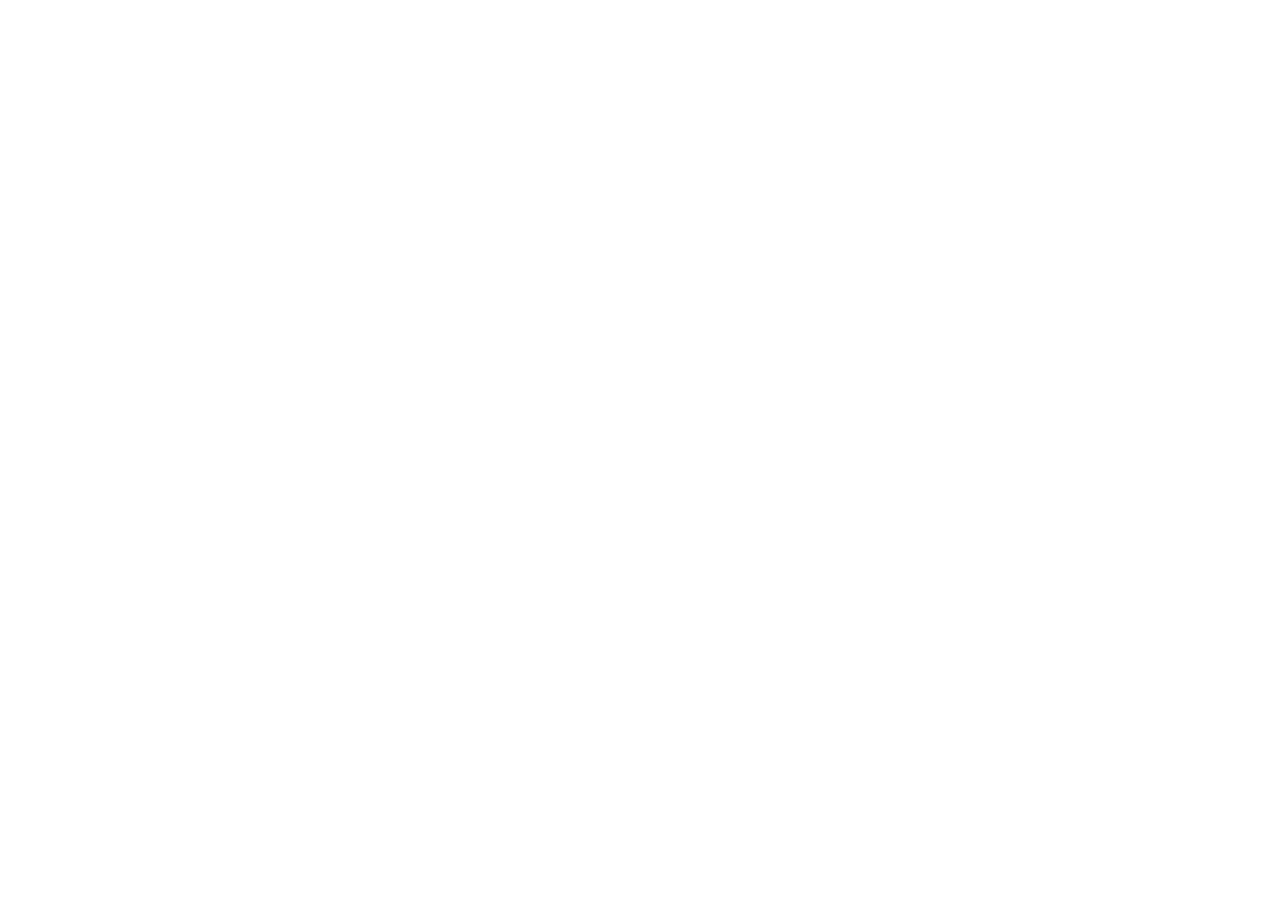
==== commit 4898dafa: "Actualizar index.html" ====
--- a/index.html
+++ b/index.html
@@ -1,1256 +1,803 @@
-<!DOCTYPE html>
-<html lang="es">
-<head>
-  <meta charset="UTF-8">
-  <meta name="viewport" content="width=device-width, initial-scale=1.0">
-  <meta name="description" content="CYBERGUARD - Plataforma de Ciberseguridad, Diagnóstico de Red y Análisis de Amenazas">
-  <title>CYBERGUARD | Threat Diagnostic & Network Suite</title>
-
-  <!-- Fuentes Futuristas -->
-  <link rel="preconnect" href="https://fonts.googleapis.com">
-  <link rel="preconnect" href="https://fonts.gstatic.com" crossorigin>
-  <link href="https://fonts.googleapis.com/css2?family=Fira+Code:wght@400;600&family=Plus+Jakarta+Sans:wght@300;400;700;800&display=swap" rel="stylesheet">
-
-  <style>
-    :root {
-      --bg-dark: #0d1322;
-      --bg-card: rgba(21, 30, 49, 0.85);
-      --border-cyan: #00f2fe;
-      --border-red: #ff3366;
-      --border-orange: #ff9900;
-      --border-yellow: #ffcc00;
-      --accent-green: #00ff88;
-      --text-main: #f8fafc;
-      --text-muted: #a0aec0;
-      --glow-red: rgba(255, 51, 102, 0.4);
-      --glow-orange: rgba(255, 153, 0, 0.4);
-      --glow-cyan: rgba(0, 242, 254, 0.4);
-    }
-
-    * {
-      box-sizing: border-box;
-      margin: 0;
-      padding: 0;
-    }
-
-    body {
-      font-family: 'Plus Jakarta Sans', sans-serif;
-      background-color: var(--bg-dark);
-      background-image: 
-        radial-gradient(at 0% 0%, rgba(255, 51, 102, 0.15) 0px, transparent 40%),
-        radial-gradient(at 100% 0%, rgba(255, 153, 0, 0.15) 0px, transparent 40%),
-        radial-gradient(at 50% 100%, rgba(0, 242, 254, 0.15) 0px, transparent 50%);
-      color: var(--text-main);
-      line-height: 1.6;
-      min-height: 100vh;
-      overflow-x: hidden;
-    }
-
-    .pagina {
-      width: min(1500px, calc(100% - 40px));
-      margin: 0 auto;
-      padding-bottom: 50px;
-    }
-
-    /* BARRA DE ALERTAS EN TIEMPO REAL */
-    .threat-ticker {
-      background: #070a14;
-      border-bottom: 2px solid var(--border-red);
-      box-shadow: 0 0 15px var(--glow-red);
-      padding: 8px 0;
-      font-family: 'Fira Code', monospace;
-      font-size: 12px;
-      color: var(--border-orange);
-      overflow: hidden;
-      white-space: nowrap;
-    }
-
-    .ticker-content {
-      display: inline-block;
-      animation: ticker 35s linear infinite;
-    }
-
-    @keyframes ticker {
-      0% { transform: translateX(100%); }
-      100% { transform: translateX(-100%); }
-    }
-
-    /* ENCABEZADO */
-    header {
-      margin-top: 15px;
-      min-height: 90px;
-      border: 1px solid var(--border-red);
-      padding: 15px 30px;
-      display: flex;
-      align-items: center;
-      justify-content: space-between;
-      gap: 20px;
-      background: rgba(21, 30, 49, 0.75);
-      backdrop-filter: blur(16px);
-      border-radius: 16px;
-      box-shadow: 0 0 25px var(--glow-red);
-      flex-wrap: wrap;
-    }
-
-    .logo {
-      font-size: 28px;
-      font-weight: 800;
-      letter-spacing: 2px;
-      background: linear-gradient(135deg, #ff3366 0%, #ff9900 50%, #00f2fe 100%);
-      -webkit-background-clip: text;
-      -webkit-text-fill-color: transparent;
-      text-transform: uppercase;
-      display: flex;
-      align-items: center;
-      gap: 12px;
-    }
-
-    .logo-badge {
-      font-size: 10px;
-      padding: 3px 10px;
-      background: rgba(255, 51, 102, 0.2);
-      border: 1px solid var(--border-red);
-      color: var(--border-red);
-      border-radius: 20px;
-      letter-spacing: 1px;
-    }
-
-    .user-status-box {
-      display: none;
-      align-items: center;
-      gap: 12px;
-      background: rgba(0, 255, 136, 0.1);
-      border: 1px solid var(--accent-green);
-      padding: 8px 18px;
-      border-radius: 30px;
-      box-shadow: 0 0 15px rgba(0, 255, 136, 0.3);
-    }
-
-    .user-status-box.active {
-      display: flex;
-    }
-
-    .status-dot {
-      width: 10px;
-      height: 10px;
-      background-color: var(--accent-green);
-      border-radius: 50%;
-      box-shadow: 0 0 10px var(--accent-green);
-      animation: pulse 2s infinite;
-    }
-
-    @keyframes pulse {
-      0%, 100% { opacity: 1; transform: scale(1); }
-      50% { opacity: 0.4; transform: scale(1.2); }
-    }
-
-    .btn-logout {
-      background: transparent;
-      border: 1px solid #ff3366;
-      color: #ff3366;
-      padding: 5px 12px;
-      border-radius: 20px;
-      font-size: 11px;
-      font-weight: 600;
-      cursor: pointer;
-      transition: all 0.3s ease;
-    }
-
-    .btn-logout:hover {
-      background: #ff3366;
-      color: #fff;
-    }
-
-    /* NAVEGACIÓN */
-    nav {
-      border: 1px solid var(--border-orange);
-      min-height: 65px;
-      margin-top: 15px;
-      display: flex;
-      align-items: center;
-      justify-content: space-between;
-      padding: 10px 25px;
-      background: rgba(21, 30, 49, 0.6);
-      backdrop-filter: blur(12px);
-      border-radius: 14px;
-    }
-
-    .menu-links {
-      display: flex;
-      list-style: none;
-      gap: 12px;
-      align-items: center;
-    }
-
-    .menu-links a, .btn-auth-trigger {
-      display: block;
-      padding: 9px 18px;
-      text-decoration: none;
-      color: var(--text-muted);
-      border: 1px solid transparent;
-      border-radius: 8px;
-      font-size: 14px;
-      font-weight: 600;
-      transition: all 0.3s ease;
-      cursor: pointer;
-    }
-
-    .menu-links a:hover {
-      color: var(--border-orange);
-      border-color: var(--border-orange);
-      background: rgba(255, 153, 0, 0.1);
-      box-shadow: 0 0 15px var(--glow-orange);
-    }
-
-    .btn-auth-trigger {
-      background: linear-gradient(135deg, rgba(255, 51, 102, 0.2), rgba(255, 153, 0, 0.2));
-      border: 1px solid var(--border-red);
-      color: var(--border-red);
-      box-shadow: 0 0 15px var(--glow-red);
-    }
-
-    .btn-auth-trigger:hover {
-      background: linear-gradient(135deg, var(--border-red), var(--border-orange));
-      color: #fff;
-      box-shadow: 0 0 25px var(--glow-red);
-      transform: translateY(-2px);
-    }
-
-    /* HERO BLOCK / CANVAS 3D INTERACTIVO */
-    main {
-      margin-top: 20px;
-    }
-
-    .contenido-principal {
-      border: 1px solid var(--border-cyan);
-      min-height: 480px;
-      padding: 30px;
-      display: grid;
-      grid-template-columns: 1.2fr 1fr;
-      gap: 30px;
-      align-items: center;
-      background: var(--bg-card);
-      backdrop-filter: blur(14px);
-      border-radius: 16px;
-      box-shadow: 0 10px 40px rgba(0, 0, 0, 0.4);
-    }
-
-    .canvas-container {
-      width: 100%;
-      height: 400px;
-      border: 1px solid var(--border-cyan);
-      border-radius: 12px;
-      position: relative;
-      background: #070a14;
-      box-shadow: inset 0 0 30px rgba(0, 242, 254, 0.2);
-      overflow: hidden;
-    }
-
-    #cyberCanvas {
-      width: 100%;
-      height: 100%;
-      display: block;
-    }
-
-    .canvas-overlay-text {
-      position: absolute;
-      bottom: 15px;
-      left: 15px;
-      font-family: 'Fira Code', monospace;
-      font-size: 11px;
-      color: var(--border-orange);
-      background: rgba(7, 10, 20, 0.85);
-      padding: 6px 14px;
-      border-radius: 6px;
-      border: 1px solid var(--border-orange);
-      pointer-events: none;
-    }
-
-    .descripcion h1 {
-      font-size: 38px;
-      font-weight: 800;
-      line-height: 1.25;
-      margin-bottom: 20px;
-      background: linear-gradient(135deg, #ffffff 0%, #cbd5e1 100%);
-      -webkit-background-clip: text;
-      -webkit-text-fill-color: transparent;
-    }
-
-    .descripcion h1 span {
-      background: linear-gradient(90deg, var(--border-red), var(--border-orange));
-      -webkit-background-clip: text;
-      -webkit-text-fill-color: transparent;
-    }
-
-    .descripcion p {
-      font-size: 15px;
-      color: var(--text-muted);
-      margin-bottom: 20px;
-    }
-
-    .security-badges {
-      display: flex;
-      gap: 12px;
-      flex-wrap: wrap;
-      margin-top: 25px;
-    }
-
-    .badge-item {
-      display: flex;
-      align-items: center;
-      gap: 6px;
-      font-size: 12px;
-      font-family: 'Fira Code', monospace;
-      color: var(--text-main);
-      background: rgba(255, 255, 255, 0.05);
-      border: 1px solid var(--border-orange);
-      padding: 6px 14px;
-      border-radius: 8px;
-    }
-
-    /* SEMÁFORO DE DIAGNÓSTICO DE URLS MALICIOSAS */
-    .seccion-semaforo {
-      margin-top: 25px;
-      border: 2px solid var(--border-red);
-      padding: 30px;
-      background: var(--bg-card);
-      backdrop-filter: blur(14px);
-      border-radius: 16px;
-      box-shadow: 0 0 30px var(--glow-red);
-    }
-
-    .seccion-semaforo h2 {
-      color: var(--text-main);
-      font-size: 26px;
-      margin-bottom: 20px;
-      text-align: center;
-    }
-
-    .seccion-semaforo h2 span {
-      color: var(--border-red);
-    }
-
-    .scanner-form {
-      display: flex;
-      gap: 12px;
-      max-width: 800px;
-      margin: 0 auto 25px;
-    }
-
-    .scanner-form input, .tool-target-form input {
-      flex: 1;
-      padding: 14px 20px;
-      border-radius: 8px;
-      border: 1px solid var(--border-cyan);
-      background: rgba(7, 10, 20, 0.8);
-      color: #fff;
-      font-family: 'Fira Code', monospace;
-      font-size: 14px;
-      outline: none;
-    }
-
-    .scanner-form button, .tool-target-form button {
-      padding: 14px 28px;
-      background: linear-gradient(135deg, var(--border-red), var(--border-orange));
-      border: none;
-      border-radius: 8px;
-      color: #fff;
-      font-weight: 700;
-      font-size: 14px;
-      cursor: pointer;
-      transition: all 0.3s ease;
-    }
-
-    .scanner-form button:hover, .tool-target-form button:hover {
-      box-shadow: 0 0 20px var(--glow-red);
-      transform: translateY(-2px);
-    }
-
-    .semaforo-grid {
-      display: grid;
-      grid-template-columns: 1fr 2fr;
-      gap: 25px;
-      align-items: center;
-      background: rgba(7, 10, 20, 0.7);
-      padding: 25px;
-      border-radius: 12px;
-      border: 1px solid rgba(255, 255, 255, 0.1);
-    }
-
-    .semaforo-display {
-      display: flex;
-      flex-direction: column;
-      align-items: center;
-      gap: 15px;
-      background: #000;
-      padding: 20px;
-      border-radius: 40px;
-      width: 110px;
-      margin: 0 auto;
-      border: 2px solid #333;
-    }
-
-    .luz {
-      width: 50px;
-      height: 50px;
-      border-radius: 50%;
-      opacity: 0.2;
-      transition: all 0.4s ease;
-    }
-
-    .luz.rojo { background-color: #ff3366; box-shadow: 0 0 20px #ff3366; }
-    .luz.amarillo { background-color: #ffcc00; box-shadow: 0 0 20px #ffcc00; }
-    .luz.verde { background-color: #00ff88; box-shadow: 0 0 20px #00ff88; }
-
-    .luz.active { opacity: 1; }
-
-    .scanner-details {
-      font-family: 'Fira Code', monospace;
-      font-size: 13px;
-    }
-
-    .scanner-details h3 {
-      font-size: 18px;
-      margin-bottom: 12px;
-    }
-
-    /* SUITE DE HERRAMIENTAS DE DIAGNÓSTICO (PING, TRACERT, CON TARGET EDITABLE) */
-    .seccion-herramientas {
-      margin-top: 25px;
-      border: 1px solid var(--border-orange);
-      padding: 35px;
-      background: var(--bg-card);
-      backdrop-filter: blur(14px);
-      border-radius: 16px;
-    }
-
-    .seccion-herramientas h2 {
-      margin-bottom: 25px;
-      color: var(--border-orange);
-      font-size: 26px;
-      text-align: center;
-    }
-
-    .tool-target-form {
-      display: flex;
-      gap: 12px;
-      max-width: 800px;
-      margin: 0 auto 20px;
-    }
-
-    .tools-nav {
-      display: flex;
-      gap: 12px;
-      margin-bottom: 20px;
-      justify-content: center;
-      flex-wrap: wrap;
-    }
-
-    .tool-tab {
-      padding: 10px 20px;
-      background: rgba(7, 10, 20, 0.7);
-      border: 1px solid rgba(255, 255, 255, 0.1);
-      border-radius: 8px;
-      color: var(--text-muted);
-      font-family: 'Fira Code', monospace;
-      font-size: 13px;
-      cursor: pointer;
-      transition: all 0.3s;
-    }
-
-    .tool-tab.active, .tool-tab:hover {
-      border-color: var(--border-cyan);
-      color: var(--border-cyan);
-      background: rgba(0, 242, 254, 0.1);
-    }
-
-    .tool-console {
-      background: #070a14;
-      border: 1px solid var(--border-cyan);
-      border-radius: 10px;
-      padding: 20px;
-      font-family: 'Fira Code', monospace;
-      font-size: 13px;
-      min-height: 220px;
-      color: var(--accent-green);
-      overflow-y: auto;
-    }
-
-    /* 7 MÓDULOS DE SEGURIDAD */
-    .seccion-modulos {
-      margin-top: 25px;
-      border: 1px solid var(--border-purple);
-      padding: 35px;
-      background: var(--bg-card);
-      backdrop-filter: blur(14px);
-      border-radius: 16px;
-    }
-
-    .seccion-modulos h2 {
-      color: var(--text-main);
-      font-size: 28px;
-      margin-bottom: 25px;
-      text-align: center;
-    }
-
-    .seccion-modulos h2 span {
-      color: var(--border-cyan);
-    }
-
-    .grid-modulos {
-      display: grid;
-      grid-template-columns: repeat(auto-fit, minmax(280px, 1fr));
-      gap: 20px;
-    }
-
-    .modulo-card {
-      background: rgba(7, 10, 20, 0.7);
-      border: 1px solid rgba(255, 255, 255, 0.08);
-      border-radius: 12px;
-      padding: 24px;
-      transition: all 0.3s ease;
-    }
-
-    .modulo-card:hover {
-      border-color: var(--border-orange);
-      box-shadow: 0 0 25px var(--glow-orange);
-      transform: translateY(-5px);
-    }
-
-    .modulo-card .modulo-num {
-      font-family: 'Fira Code', monospace;
-      font-size: 12px;
-      color: var(--border-orange);
-      margin-bottom: 8px;
-    }
-
-    .modulo-card h3 {
-      color: var(--text-main);
-      font-size: 18px;
-      margin-bottom: 10px;
-    }
-
-    .modulo-card p {
-      font-size: 13.5px;
-      color: var(--text-muted);
-    }
-
-    /* GALERÍA DE OPERACIONES EN VECTOR SVG */
-    .seccion-galeria {
-      margin-top: 25px;
-      border: 1px solid var(--border-cyan);
-      padding: 35px;
-      background: var(--bg-card);
-      backdrop-filter: blur(14px);
-      border-radius: 16px;
-    }
-
-    .seccion-galeria h2 {
-      margin-bottom: 25px;
-      color: var(--border-cyan);
-      font-size: 26px;
-      text-align: center;
-    }
-
-    .galeria-grid {
-      display: grid;
-      grid-template-columns: repeat(4, 1fr);
-      gap: 20px;
-    }
-
-    .galeria-card {
-      height: 220px;
-      border: 1px solid var(--border-cyan);
-      border-radius: 12px;
-      overflow: hidden;
-      background: #070a14;
-      position: relative;
-      display: flex;
-      align-items: center;
-      justify-content: center;
-      transition: all 0.4s ease;
-    }
-
-    .galeria-card svg {
-      width: 100%;
-      height: 100%;
-      transition: transform 0.4s ease;
-    }
-
-    .galeria-card:hover {
-      border-color: var(--border-red);
-      box-shadow: 0 0 25px var(--glow-red);
-    }
-
-    .galeria-card:hover svg {
-      transform: scale(1.06);
-    }
-
-    .galeria-caption {
-      position: absolute;
-      bottom: 0;
-      left: 0;
-      width: 100%;
-      padding: 10px;
-      background: rgba(7, 10, 20, 0.85);
-      backdrop-filter: blur(6px);
-      color: var(--border-yellow);
-      font-size: 12px;
-      font-weight: 700;
-      font-family: 'Fira Code', monospace;
-      text-align: center;
-      border-top: 1px solid rgba(255, 204, 0, 0.3);
-    }
-
-    footer {
-      margin-top: 30px;
-      border-top: 1px solid rgba(255, 255, 255, 0.08);
-      padding: 25px;
-      text-align: center;
-      color: var(--text-muted);
-      font-size: 13px;
-    }
-
-    /* MODAL AUTENTICACIÓN */
-    .modal-overlay {
-      position: fixed;
-      top: 0;
-      left: 0;
-      width: 100%;
-      height: 100%;
-      background: rgba(7, 10, 20, 0.9);
-      backdrop-filter: blur(14px);
-      display: none;
-      justify-content: center;
-      align-items: center;
-      z-index: 1000;
-    }
-
-    .modal-contenido {
-      background: #111827;
-      border: 1px solid var(--border-red);
-      box-shadow: 0 0 35px var(--glow-red);
-      border-radius: 16px;
-      width: min(440px, 90%);
-      padding: 30px;
-      position: relative;
-    }
-
-    .cerrar-modal {
-      position: absolute;
-      top: 15px;
-      right: 20px;
-      color: var(--text-muted);
-      font-size: 24px;
-      cursor: pointer;
-    }
-
-    .tabs-auth {
-      display: flex;
-      gap: 10px;
-      margin-bottom: 20px;
-      border-bottom: 1px solid rgba(255, 255, 255, 0.1);
-    }
-
-    .tab-btn {
-      flex: 1;
-      padding: 10px;
-      background: none;
-      border: none;
-      color: var(--text-muted);
-      font-size: 15px;
-      font-weight: 600;
-      cursor: pointer;
-      transition: all 0.3s ease;
-    }
-
-    .tab-btn.active {
-      color: var(--border-red);
-      border-bottom: 2px solid var(--border-red);
-    }
-
-    .form-auth {
-      display: none;
-      flex-direction: column;
-      gap: 15px;
-    }
-
-    .form-auth.active {
-      display: flex;
-    }
-
-    .grupo-input {
-      display: flex;
-      flex-direction: column;
-      gap: 6px;
-    }
-
-    .grupo-input label {
-      font-size: 13px;
-      color: var(--text-muted);
-    }
-
-    .grupo-input input {
-      padding: 10px 14px;
-      border-radius: 8px;
-      border: 1px solid rgba(255, 255, 255, 0.15);
-      background: rgba(7, 10, 20, 0.8);
-      color: var(--text-main);
-      font-size: 14px;
-      outline: none;
-    }
-
-    .grupo-input input:focus {
-      border-color: var(--border-red);
-      box-shadow: 0 0 10px var(--glow-red);
-    }
-
-    .btn-submit {
-      margin-top: 10px;
-      padding: 12px;
-      background: linear-gradient(135deg, var(--border-red), var(--border-orange));
-      border: none;
-      border-radius: 8px;
-      color: #fff;
-      font-weight: 700;
-      font-size: 15px;
-      cursor: pointer;
-    }
-
-    @media (max-width: 900px) {
-      .contenido-principal, .semaforo-grid, .galeria-grid {
-        grid-template-columns: 1fr;
-      }
-    }
-  </style>
-</head>
-<body>
-
-  <!-- TICKER DE SEGURIDAD -->
-  <div class="threat-ticker">
-    <div class="ticker-content">
-      [ALERT LEVEL: ORANGE] Monitoreo activo de vectores de ataque &nbsp;&nbsp;|&nbsp;&nbsp; 
-      [HERRAMIENTAS] Ingresa cualquier Dominio / IP personalizada para ejecutar PING, TRACERT, NSLOOKUP o PORT SCANNER &nbsp;&nbsp;|&nbsp;&nbsp; 
-      [SCANNER DE URLS] Semáforo de riesgo activado para filtrado Phishing y Malware.
-    </div>
-  </div>
-
-  <div class="pagina">
-
-    <!-- ENCABEZADO -->
-    <header>
-      <div class="logo">
-        CYBERGUARD
-        <span class="logo-badge">Suite v4.5</span>
-      </div>
-
-      <!-- ESTADO DE SESIÓN -->
-      <div class="user-status-box" id="userStatusBox">
-        <div class="status-dot"></div>
-        <div style="font-size: 13px; color: var(--text-main);">
-          Sesión iniciada: <strong id="userNameDisplay" style="color: var(--border-orange);">Admin</strong>
-        </div>
-        <button class="btn-logout" id="btnLogout">Cerrar Sesión</button>
-      </div>
-    </header>
-
-    <!-- BARRA DE NAVEGACIÓN -->
-    <nav>
-      <div style="font-weight: 700; font-size: 15px; color: var(--text-main);">Console & Diagnostic Panel</div>
-      <ul class="menu-links">
-        <li><a href="#inicio">Inicio</a></li>
-        <li><a href="#semaforo">Diagnóstico URL</a></li>
-        <li><a href="#herramientas">Herramientas Red</a></li>
-        <li><a href="#modulos">7 Módulos</a></li>
-        <li><a href="#galeria">Infraestructura</a></li>
-        <li><button class="btn-auth-trigger" id="openAuthModal">Acceso / Registro</button></li>
-      </ul>
-    </nav>
-
-    <!-- BLOQUE PRINCIPAL CON CANVAS 3D INTERACTIVO -->
-    <main id="inicio">
-      <section class="contenido-principal">
-        
-        <div class="canvas-container">
-          <canvas id="cyberCanvas"></canvas>
-          <div class="canvas-overlay-text">
-            &gt; NETWORK DIAGNOSTIC & THREAT MATRIX ENGINE
-          </div>
-        </div>
-
-        <article class="descripcion">
-          <h1>Centro de Análisis & <span>Diagnóstico de Red</span></h1>
-          <p>
-            Plataforma avanzada de ciberseguridad equipada con utilidades de diagnóstico en tiempo real (Ping, Traceroute, Port Scanners) con soporte para objetivos personalizados.
-          </p>
-          
-          <div class="security-badges">
-            <div class="badge-item">⚠️ Threat Radar Active</div>
-            <div class="badge-item">⚡ Custom Ping / Tracert</div>
-            <div class="badge-item">🔒 Zero-Trust Shield</div>
-          </div>
-        </article>
-
-      </section>
-
-      <!-- SEMÁFORO DE DIAGNÓSTICO DE ENLACES SOSPECHOSOS -->
-      <section class="seccion-semaforo" id="semaforo">
-        <h2><span>Semáforo de Diagnóstico</span> de Sitios & URLs Maliciosas</h2>
-        
-        <div class="scanner-form">
-          <input type="text" id="urlInput" placeholder="Ingresa una URL o Dominio (ej. http://sitio-sospechoso.com)...">
-          <button id="btnScanUrl">Analizar RIESGO</button>
-        </div>
-
-        <div class="semaforo-grid">
-          <div class="semaforo-display">
-            <div class="luz rojo" id="luzRojo"></div>
-            <div class="luz amarillo" id="luzAmarillo"></div>
-            <div class="luz verde active" id="luzVerde"></div>
-          </div>
-
-          <div class="scanner-details" id="scanDetails">
-            <h3 style="color: var(--accent-green);">ESTADO: SITIO LIMPIO / SEGURO (TIER 1)</h3>
-            <p><strong>Dominio Evaluado:</strong> Ninguno (Esperando consulta...)</p>
-            <p><strong>Nivel de Amenaza:</strong> 0 / 100 (Sin firmas maliciosas detectadas)</p>
-            <p><strong>Certificado SSL:</strong> Válido / RSA 2048 bits</p>
-            <p><strong>Estado Phishing:</strong> Limpio en bases de datos globales de ciberdefensa.</p>
-          </div>
-        </div>
-      </section>
-
-      <!-- SUITE DE HERRAMIENTAS DE RED CON TARGET EDITABLE -->
-      <section class="seccion-herramientas" id="herramientas">
-        <h2>Herramientas de Diagnóstico Técnico de Red</h2>
-
-        <!-- FORMULARIO PARA INGRESAR LA IP O DOMINIO DESEADO -->
-        <div class="tool-target-form">
-          <input type="text" id="toolHostInput" placeholder="Ingresa Dominio o IP de destino (ej: google.com, 1.1.1.1, github.com)..." value="google.com">
-          <button id="btnRunTool">Ejecutar Diagnóstico</button>
-        </div>
-
-        <div class="tools-nav">
-          <button class="tool-tab active" data-tool="ping">&gt;_ PING</button>
-          <button class="tool-tab" data-tool="tracert">&gt;_ TRACEROUTE</button>
-          <button class="tool-tab" data-tool="nslookup">&gt;_ NSLOOKUP</button>
-          <button class="tool-tab" data-tool="portscan">&gt;_ PORT SCANNER</button>
-        </div>
-
-        <div class="tool-console" id="toolConsoleOutput">
-          <p>[SUITE DE RED INICIALIZADA]</p>
-          <p>Escribe el host o IP arriba y selecciona la herramienta deseada o haz clic en <b>"Ejecutar Diagnóstico"</b>.</p>
-        </div>
-      </section>
-
-      <!-- SECCIÓN: LOS 7 MÓDULOS DE SEGURIDAD -->
-      <section class="seccion-modulos" id="modulos">
-        <h2>Los <span>7 Módulos Fundamentales</span> de Seguridad</h2>
-        <div class="grid-modulos">
-          <article class="modulo-card">
-            <div class="modulo-num">MOD_01 // IAM</div>
-            <h3>Gestión IAM Zero-Trust</h3>
-            <p>Control de acceso basado en roles (RBAC), autenticación multifactor adaptativa (MFA) y verificación de identidades.</p>
-          </article>
-          <article class="modulo-card">
-            <div class="modulo-num">MOD_02 // CRYPTO</div>
-            <h3>Cifrado Cuántico</h3>
-            <p>Protección en reposo y tránsito mediante algoritmos AES-256 y protocolos criptográficos post-cuánticos.</p>
-          </article>
-          <article class="modulo-card">
-            <div class="modulo-num">MOD_03 // PERIMETER</div>
-            <h3>Seguridad IPS/NGFW</h3>
-            <p>Firewalls de nueva generación con microsegmentación perimetral y mitigación activa de intrusiones.</p>
-          </article>
-          <article class="modulo-card">
-            <div class="modulo-num">MOD_04 // THREATS</div>
-            <h3>Gestión de Vulnerabilidades</h3>
-            <p>Escaneo automatizado en pipelines DevSecOps y parcheo proactivo de fallos de seguridad.</p>
-          </article>
-          <article class="modulo-card">
-            <div class="modulo-num">MOD_05 // SOC</div>
-            <h3>SOC & SIEM Inteligente</h3>
-            <p>Monitoreo unificado 24/7 con respuesta automatizada SOAR ante incidentes críticos.</p>
-          </article>
-          <article class="modulo-card">
-            <div class="modulo-num">MOD_06 // CLOUD</div>
-            <h3>Protección Cloud & API</h3>
-            <p>Auditoría de posture en entornos multicloud (CSPM) y blindaje de endpoints y APIs.</p>
-          </article>
-          <article class="modulo-card">
-            <div class="modulo-num">MOD_07 // DRP</div>
-            <h3>Resiliencia BCP & Backup</h3>
-            <p>Continuidad operativa con respaldos anti-ransomware y restauración inmediata ante desastres.</p>
-          </article>
-        </div>
-      </section>
-
-      <!-- GALERÍA DE OPERACIONES EN VECTOR SVG -->
-      <section class="seccion-galeria" id="galeria">
-        <h2>Galería de Operaciones & Infraestructura</h2>
-
-        <div class="galeria-grid">
-          <div class="galeria-card">
-            <svg viewBox="0 0 300 200" xmlns="http://www.w3.org/2000/svg">
-              <rect width="300" height="200" fill="#070a14"/>
-              <path d="M50 40 H250 V160 H50 Z" fill="none" stroke="#ff3366" stroke-width="2"/>
-              <text x="65" y="70" fill="#ffcc00" font-family="monospace" font-size="12">&gt; ethical_hacking --scan</text>
-              <text x="65" y="95" fill="#ff9900" font-family="monospace" font-size="11">[+] Exploit vector test ok</text>
-              <text x="65" y="115" fill="#a0aec0" font-family="monospace" font-size="11">[+] Bypass WAF rule #402</text>
-              <text x="65" y="135" fill="#00ff88" font-family="monospace" font-size="11">[SUCCESS] System Secured</text>
-              <circle cx="230" cy="70" r="6" fill="#ff3366"/>
-            </svg>
-            <div class="galeria-caption">Ethical Hacking & Matrix</div>
-          </div>
-
-          <div class="galeria-card">
-            <svg viewBox="0 0 300 200" xmlns="http://www.w3.org/2000/svg">
-              <rect width="300" height="200" fill="#070a14"/>
-              <circle cx="150" cy="100" r="70" fill="none" stroke="#ff9900" stroke-width="2"/>
-              <circle cx="150" cy="100" r="45" fill="none" stroke="#00f2fe" stroke-width="1.5" stroke-dasharray="4"/>
-              <line x1="150" y1="30" x2="150" y2="170" stroke="#ff3366" stroke-opacity="0.6"/>
-              <line x1="80" y1="100" x2="220" y2="100" stroke="#ff3366" stroke-opacity="0.6"/>
-              <circle cx="170" cy="80" r="5" fill="#ff3366"/>
-              <circle cx="130" cy="125" r="5" fill="#ffcc00"/>
-            </svg>
-            <div class="galeria-caption">Centro SOC Radar 24/7</div>
-          </div>
-
-          <div class="galeria-card">
-            <svg viewBox="0 0 300 200" xmlns="http://www.w3.org/2000/svg">
-              <rect width="300" height="200" fill="#070a14"/>
-              <path d="M150 40 L210 70 V120 L150 160 L90 120 V70 Z" fill="rgba(255, 51, 102, 0.15)" stroke="#ff3366" stroke-width="2"/>
-              <path d="M150 60 L190 80 V115 L150 140 L110 115 V80 Z" fill="rgba(255, 153, 0, 0.2)" stroke="#ff9900" stroke-width="1.5"/>
-              <circle cx="150" cy="100" r="10" fill="#ffcc00"/>
-            </svg>
-            <div class="galeria-caption">Infraestructura & Firewall</div>
-          </div>
-
-          <div class="galeria-card">
-            <svg viewBox="0 0 300 200" xmlns="http://www.w3.org/2000/svg">
-              <rect width="300" height="200" fill="#070a14"/>
-              <polyline points="40,140 90,110 140,130 190,70 250,90" fill="none" stroke="#ff3366" stroke-width="3"/>
-              <polyline points="40,150 90,130 140,145 190,110 250,120" fill="none" stroke="#ff9900" stroke-width="2" stroke-dasharray="3"/>
-              <circle cx="190" cy="70" r="6" fill="#00f2fe"/>
-              <circle cx="250" cy="90" r="6" fill="#ffcc00"/>
-            </svg>
-            <div class="galeria-caption">Threat Intelligence AI</div>
-          </div>
-        </div>
-      </section>
-
-    </main>
-
-    <!-- PIE DE PÁGINA -->
-    <footer>
-      <p>© 2026 CYBERGUARD Platform | ISO 27001 & Threat Suite Architecture</p>
-    </footer>
-
-  </div>
-
-  <!-- MODAL AUTENTICACIÓN -->
-  <div class="modal-overlay" id="authModal">
-    <div class="modal-contenido">
-      <span class="cerrar-modal" id="closeAuthModal">&times;</span>
-      
-      <div class="tabs-auth">
-        <button class="tab-btn active" id="tabLogin">Iniciar Sesión</button>
-        <button class="tab-btn" id="tabRegister">Registrarse</button>
-      </div>
-
-      <form class="form-auth active" id="formLogin">
-        <div class="grupo-input">
-          <label for="loginUser">Usuario / Email Corporativo</label>
-          <input type="text" id="loginUser" required placeholder="analista@cyberguard.com">
-        </div>
-        <div class="grupo-input">
-          <label for="loginPass">Contraseña Criptográfica</label>
-          <input type="password" id="loginPass" required placeholder="••••••••••••">
-        </div>
-        <button type="submit" class="btn-submit">Acceder al Panel</button>
-      </form>
-
-      <form class="form-auth" id="formRegister">
-        <div class="grupo-input">
-          <label for="regUser">Nombre de Usuario</label>
-          <input type="text" id="regUser" required placeholder="OperadorSOC">
-        </div>
-        <div class="grupo-input">
-          <label for="regEmail">Correo Corporativo</label>
-          <input type="email" id="regEmail" required placeholder="usuario@empresa.com">
-        </div>
-        <div class="grupo-input">
-          <label for="regPass">Contraseña Segura</label>
-          <input type="password" id="regPass" required placeholder="••••••••••••">
-        </div>
-        <button type="submit" class="btn-submit">Crear Cuenta Segura</button>
-      </form>
-    </div>
-  </div>
-
-  <!-- SCRIPTS ENGINE -->
-  <script>
-    /* 1. MOTOR HTML5 CANVAS 3D */
-    const canvas = document.getElementById('cyberCanvas');
-    const ctx = canvas.getContext('2d');
-
-    function resizeCanvas() {
-      canvas.width = canvas.parentElement.clientWidth;
-      canvas.height = canvas.parentElement.clientHeight;
-    }
-    resizeCanvas();
-    window.addEventListener('resize', resizeCanvas);
-
-    const particles = [];
-    const particleCount = 50;
-    let mouse = { x: null, y: null };
-
-    for (let i = 0; i < particleCount; i++) {
-      particles.push({
-        x: Math.random() * canvas.width,
-        y: Math.random() * canvas.height,
-        vx: (Math.random() - 0.5) * 1.5,
-        vy: (Math.random() - 0.5) * 1.5,
-        radius: Math.random() * 2 + 1.5
-      });
-    }
-
-    canvas.addEventListener('mousemove', (e) => {
-      const rect = canvas.getBoundingClientRect();
-      mouse.x = e.clientX - rect.left;
-      mouse.y = e.clientY - rect.top;
-    });
-
-    function animateCanvas() {
-      ctx.clearRect(0, 0, canvas.width, canvas.height);
-      
-      for (let i = 0; i < particles.length; i++) {
-        let p = particles[i];
-        p.x += p.vx;
-        p.y += p.vy;
-
-        if (p.x < 0 || p.x > canvas.width) p.vx *= -1;
-        if (p.y < 0 || p.y > canvas.height) p.vy *= -1;
-
-        ctx.beginPath();
-        ctx.arc(p.x, p.y, p.radius, 0, Math.PI * 2);
-        ctx.fillStyle = i % 2 === 0 ? '#ff3366' : '#ff9900';
-        ctx.fill();
-
-        if (mouse.x && mouse.y) {
-          let dx = mouse.x - p.x;
-          let dy = mouse.y - p.y;
-          let dist = Math.sqrt(dx * dx + dy * dy);
-          if (dist < 110) {
-            ctx.beginPath();
-            ctx.moveTo(p.x, p.y);
-            ctx.lineTo(mouse.x, mouse.y);
-            ctx.strokeStyle = `rgba(0, 242, 254, ${1 - dist / 110})`;
-            ctx.stroke();
-          }
-        }
-
-        for (let j = i + 1; j < particles.length; j++) {
-          let p2 = particles[j];
-          let dx = p.x - p2.x;
-          let dy = p.y - p2.y;
-          let dist = Math.sqrt(dx * dx + dy * dy);
-
-          if (dist < 95) {
-            ctx.beginPath();
-            ctx.moveTo(p.x, p.y);
-            ctx.lineTo(p2.x, p2.y);
-            ctx.strokeStyle = `rgba(255, 51, 102, ${0.3 - dist / 315})`;
-            ctx.stroke();
-          }
-        }
-      }
-      requestAnimationFrame(animateCanvas);
-    }
-    animateCanvas();
-
-    /* 2. SEMÁFORO DE DIAGNÓSTICO DE URLS MALICIOSAS */
-    const urlInput = document.getElementById('urlInput');
-    const btnScanUrl = document.getElementById('btnScanUrl');
-    const luzRojo = document.getElementById('luzRojo');
-    const luzAmarillo = document.getElementById('luzAmarillo');
-    const luzVerde = document.getElementById('luzVerde');
-    const scanDetails = document.getElementById('scanDetails');
-
-    btnScanUrl.addEventListener('click', () => {
-      const input = urlInput.value.trim();
-      if (!input) return alert('Por favor ingresa una URL o dirección IP para evaluar.');
-
-      luzRojo.classList.remove('active');
-      luzAmarillo.classList.remove('active');
-      luzVerde.classList.remove('active');
-
-      const urlLower = input.toLowerCase();
-
-      if (urlLower.includes('malware') || urlLower.includes('hack') || urlLower.includes('phish') || urlLower.includes('danger')) {
-        luzRojo.classList.add('active');
-        scanDetails.innerHTML = `
-          <h3 style="color: var(--border-red);">[ALERTA CRÍTICA] AMENAZA MALICIOSA DETECTADA</h3>
-          <p><strong>Dominio Evaluado:</strong> ${input}</p>
-          <p><strong>Nivel de Riesgo:</strong> 98 / 100 (AMENAZA ALTA)</p>
-          <p><strong>Vectores Detectados:</strong> Phishing activo, Inyección de script malicioso, Certificado revocado.</p>
-          <p><strong>Recomendación SOC:</strong> Bloquear acceso inmediatamente en la red empresarial.</p>
-        `;
-      } else if (urlLower.includes('suspicious') || urlLower.includes('login') || urlLower.includes('warning')) {
-        luzAmarillo.classList.add('active');
-        scanDetails.innerHTML = `
-          <h3 style="color: var(--border-yellow);">[ADVERTENCIA] ENLACE EN RIESGO / SOSPECHOSO</h3>
-          <p><strong>Dominio Evaluado:</strong> ${input}</p>
-          <p><strong>Nivel de Riesgo:</strong> 55 / 100 (PRECAUCIÓN)</p>
-          <p><strong>Vectores Detectados:</strong> Formulario de credenciales no encriptado / Certificado autofirmado.</p>
-          <p><strong>Recomendación SOC:</strong> No ingresar contraseñas ni datos sensibles.</p>
-        `;
-      } else {
-        luzVerde.classList.add('active');
-        scanDetails.innerHTML = `
-          <h3 style="color: var(--accent-green);">[VERIFICADO] SITIO LIMPIO Y SEGURO</h3>
-          <p><strong>Dominio Evaluado:</strong> ${input}</p>
-          <p><strong>Nivel de Riesgo:</strong> 0 / 100 (SEGURO)</p>
-          <p><strong>Certificado SSL:</strong> TLS 1.3 Válido (Emisor de Confianza).</p>
-          <p><strong>Estado Phishing:</strong> Limpio en más de 70 motores de reputación.</p>
-        `;
-      }
-    });
-
-    /* 3. LÓGICA DE HERRAMIENTAS DE RED CON TARGET DINÁMICO E EDITABLE */
-    const toolTabs = document.querySelectorAll('.tool-tab');
-    const toolConsoleOutput = document.getElementById('toolConsoleOutput');
-    const toolHostInput = document.getElementById('toolHostInput');
-    const btnRunTool = document.getElementById('btnRunTool');
-    let currentTool = 'ping';
-
-    function executeNetworkTool(toolName, targetHost) {
-      const host = targetHost.trim() || 'google.com';
-      
-      // Simulación de IP aleatoria si es un dominio
-      const simIp = host.match(/^\d{1,3}\.\d{1,3}\.\d{1,3}\.\d{1,3}$/) 
-        ? host 
-        : `${Math.floor(Math.random() * 150 + 50)}.${Math.floor(Math.random() * 200)}.${Math.floor(Math.random() * 200)}.${Math.floor(Math.random() * 250 + 1)}`;
-
-      let outputHTML = '';
-
-      if (toolName === 'ping') {
-        const t1 = Math.floor(Math.random() * 15 + 8);
-        const t2 = Math.floor(Math.random() * 15 + 8);
-        const t3 = Math.floor(Math.random() * 15 + 8);
-        const t4 = Math.floor(Math.random() * 15 + 8);
-        outputHTML = `
-          <p style="color:#00f2fe">&gt; PING ${host} [${simIp}] with 32 bytes of data:</p>
-          <p>Reply from ${simIp}: bytes=32 time=${t1}ms TTL=54</p>
-          <p>Reply from ${simIp}: bytes=32 time=${t2}ms TTL=54</p>
-          <p>Reply from ${simIp}: bytes=32 time=${t3}ms TTL=54</p>
-          <p>Reply from ${simIp}: bytes=32 time=${t4}ms TTL=54</p>
-          <p style="color:#00ff88">--- Ping statistics for ${host}: 4 packets transmitted, 4 received, 0% packet loss ---</p>
-        `;
-      } else if (toolName === 'tracert') {
-        outputHTML = `
-          <p style="color:#ff9900">&gt; TRACEROUTE to ${host} [${simIp}], 30 hops max:</p>
-          <p>1  gateway.local (192.168.1.254)  1.120 ms</p>
-          <p>2  isp-backbone-01.net (10.24.0.1)  6.310 ms</p>
-          <p>3  edge-router-sea.net (172.16.8.12)  14.520 ms</p>
-          <p>4  ixp-peer.carrier.org (198.32.176.1)  18.890 ms</p>
-          <p style="color:#00ff88">5  ${host} [${simIp}]  19.210 ms [Trace Complete]</p>
-        `;
-      } else if (toolName === 'nslookup') {
-        outputHTML = `
-          <p style="color:#00f2fe">&gt; NSLOOKUP ${host}</p>
-          <p>Server:  resolver.cyberguard-dns.net</p>
-          <p>Address: 1.1.1.1 #53</p>
-          <p>Non-authoritative answer:</p>
-          <p>Name:    ${host}</p>
-          <p>Address: ${simIp}</p>
-          <p>MX Record: 10 mail.${host}</p>
-          <p>TXT Record: "v=spf1 include:_spf.${host} ~all"</p>
-        `;
-      } else if (toolName === 'portscan') {
-        outputHTML = `
-          <p style="color:#ff3366">&gt; PORT SCANNER running on ${host} [${simIp}]...</p>
-          <p>Port 80/tcp   [HTTP]   - OPEN</p>
-          <p>Port 443/tcp  [HTTPS]  - OPEN (TLS 1.3 Active)</p>
-          <p>Port 22/tcp   [SSH]    - FILTERED / PROTECTED</p>
-          <p>Port 8080/tcp [ALT-HTTP] - CLOSED</p>
-          <p style="color:#00ff88">[SCAN COMPLETE] Direct analysis for ${host} finished with 0 exploits found.</p>
-        `;
-      }
-
-      toolConsoleOutput.innerHTML = outputHTML;
-      toolConsoleOutput.scrollTop = 0;
-    }
-
-    toolTabs.forEach(tab => {
-      tab.addEventListener('click', () => {
-        toolTabs.forEach(t => t.classList.remove('active'));
-        tab.classList.add('active');
-        currentTool = tab.getAttribute('data-tool');
-        executeNetworkTool(currentTool, toolHostInput.value);
-      });
-    });
-
-    btnRunTool.addEventListener('click', () => {
-      executeNetworkTool(currentTool, toolHostInput.value);
-    });
-
-    toolHostInput.addEventListener('keydown', (e) => {
-      if (e.key === 'Enter') {
-        executeNetworkTool(currentTool, toolHostInput.value);
-      }
-    });
-
-    /* 4. AUTENTICACIÓN Y ESTADO DE SESIÓN */
-    const modal = document.getElementById('authModal');
-    const openBtn = document.getElementById('openAuthModal');
-    const closeBtn = document.getElementById('closeAuthModal');
-    const tabLogin = document.getElementById('tabLogin');
-    const tabRegister = document.getElementById('tabRegister');
-    const formLogin = document.getElementById('formLogin');
-    const formRegister = document.getElementById('formRegister');
-    const userStatusBox = document.getElementById('userStatusBox');
-    const userNameDisplay = document.getElementById('userNameDisplay');
-    const btnLogout = document.getElementById('btnLogout');
-
-    openBtn.addEventListener('click', () => modal.style.display = 'flex');
-    closeBtn.addEventListener('click', () => modal.style.display = 'none');
-    window.addEventListener('click', (e) => { if (e.target === modal) modal.style.display = 'none'; });
-
-    tabLogin.addEventListener('click', () => {
-      tabLogin.classList.add('active'); tabRegister.classList.remove('active');
-      formLogin.classList.add('active'); formRegister.classList.remove('active');
-    });
-
-    tabRegister.addEventListener('click', () => {
-      tabRegister.classList.add('active'); tabLogin.classList.remove('active');
-      formRegister.classList.add('active'); formLogin.classList.remove('active');
-    });
-
-    function setSession(username) {
-      userNameDisplay.textContent = username;
-      userStatusBox.classList.add('active');
-      openBtn.textContent = 'Mi Cuenta (' + username + ')';
-    }
-
-    formLogin.addEventListener('submit', (e) => {
-      e.preventDefault();
-      const val = document.getElementById('loginUser').value.trim();
-      const user = val ? val.split('@')[0] : 'Usuario';
-      setSession(user);
-      modal.style.display = 'none';
-    });
-
-    formRegister.addEventListener('submit', (e) => {
-      e.preventDefault();
-      const user = document.getElementById('regUser').value.trim() || 'NuevoUsuario';
-      setSession(user);
-      modal.style.display = 'none';
-    });
-
-    btnLogout.addEventListener('click', () => {
-      userStatusBox.classList.remove('active');
-      openBtn.textContent = 'Acceso / Registro';
-    });
-  </script>
-</body>
-</html>
+<!DOCTYPE html>
+<html lang="es">
+<head>
+  <meta charset="UTF-8">
+  <meta name="viewport" content="width=device-width, initial-scale=1.0">
+  <meta name="description" content="CYBERGUARD - Plataforma de Ciberseguridad, Diagnóstico de Red y Análisis de Amenazas">
+  <title>CYBERGUARD | Threat Diagnostic & Network Suite (Supabase RBAC)</title>
+
+  <!-- REFORZAMIENTO DE SEGURIDAD (HTTPS & HEADERS) -->
+  <meta http-equiv="Content-Security-Policy" content="upgrade-insecure-requests">
+  <meta http-equiv="X-Content-Type-Options" content="nosniff">
+  <meta name="referrer" content="strict-origin-when-cross-origin">
+
+  <!-- FORZAR HTTPS EN CLIENTE -->
+  <script>
+    if (window.location.protocol === 'http:' && window.location.hostname !== 'localhost' && window.location.hostname !== '127.0.0.1') {
+      window.location.href = window.location.href.replace('http:', 'https:');
+    }
+  </script>
+
+  <!-- SUPABASE JS SDK v2 (CDN OFICIAL DE ALTA SEGURIDAD) -->
+  <script src="https://cdn.jsdelivr.net/npm/@supabase/supabase-js@2"></script>
+
+  <!-- Fuentes Futuristas -->
+  <link rel="preconnect" href="https://fonts.googleapis.com">
+  <link rel="preconnect" href="https://fonts.gstatic.com" crossorigin>
+  <link href="https://fonts.googleapis.com/css2?family=Fira+Code:wght@400;600&family=Plus+Jakarta+Sans:wght@300;400;700;800&display=swap" rel="stylesheet">
+
+  <style>
+    :root {
+      --bg-dark: #0d1322;
+      --bg-card: rgba(21, 30, 49, 0.85);
+      --border-cyan: #00f2fe;
+      --border-red: #ff3366;
+      --border-orange: #ff9900;
+      --border-yellow: #ffcc00;
+      --accent-green: #00ff88;
+      --text-main: #f8fafc;
+      --text-muted: #a0aec0;
+      --glow-red: rgba(255, 51, 102, 0.4);
+      --glow-orange: rgba(255, 153, 0, 0.4);
+      --glow-cyan: rgba(0, 242, 254, 0.4);
+    }
+
+    * {
+      box-sizing: border-box;
+      margin: 0;
+      padding: 0;
+    }
+
+    body {
+      font-family: 'Plus Jakarta Sans', sans-serif;
+      background-color: var(--bg-dark);
+      background-image: 
+        radial-gradient(at 0% 0%, rgba(255, 51, 102, 0.15) 0px, transparent 40%),
+        radial-gradient(at 100% 0%, rgba(255, 153, 0, 0.15) 0px, transparent 40%),
+        radial-gradient(at 50% 100%, rgba(0, 242, 254, 0.15) 0px, transparent 50%);
+      color: var(--text-main);
+      line-height: 1.6;
+      min-height: 100vh;
+      overflow-x: hidden;
+    }
+
+    .pagina {
+      width: min(1500px, calc(100% - 40px));
+      margin: 0 auto;
+      padding-bottom: 50px;
+    }
+
+    /* BARRA DE ALERTAS EN TIEMPO REAL */
+    .threat-ticker {
+      background: #070a14;
+      border-bottom: 2px solid var(--border-red);
+      box-shadow: 0 0 15px var(--glow-red);
+      padding: 8px 0;
+      font-family: 'Fira Code', monospace;
+      font-size: 12px;
+      color: var(--border-orange);
+      overflow: hidden;
+      white-space: nowrap;
+    }
+
+    .ticker-content {
+      display: inline-block;
+      animation: ticker 35s linear infinite;
+    }
+
+    @keyframes ticker {
+      0% { transform: translateX(100%); }
+      100% { transform: translateX(-100%); }
+    }
+
+    /* ENCABEZADO */
+    header {
+      margin-top: 15px;
+      min-height: 90px;
+      border: 1px solid var(--border-red);
+      padding: 15px 30px;
+      display: flex;
+      align-items: center;
+      justify-content: space-between;
+      gap: 20px;
+      background: rgba(21, 30, 49, 0.75);
+      backdrop-filter: blur(16px);
+      border-radius: 16px;
+      box-shadow: 0 0 25px var(--glow-red);
+      flex-wrap: wrap;
+    }
+
+    .logo {
+      font-size: 28px;
+      font-weight: 800;
+      letter-spacing: 2px;
+      background: linear-gradient(135deg, #ff3366 0%, #ff9900 50%, #00f2fe 100%);
+      -webkit-background-clip: text;
+      -webkit-text-fill-color: transparent;
+      text-transform: uppercase;
+      display: flex;
+      align-items: center;
+      gap: 12px;
+    }
+
+    .logo-badge {
+      font-size: 10px;
+      padding: 3px 10px;
+      background: rgba(255, 51, 102, 0.2);
+      border: 1px solid var(--border-red);
+      color: var(--border-red);
+      border-radius: 20px;
+      letter-spacing: 1px;
+    }
+
+    .user-status-box {
+      display: none;
+      align-items: center;
+      gap: 12px;
+      background: rgba(0, 255, 136, 0.1);
+      border: 1px solid var(--accent-green);
+      padding: 8px 18px;
+      border-radius: 30px;
+      box-shadow: 0 0 15px rgba(0, 255, 136, 0.3);
+    }
+
+    .user-status-box.active {
+      display: flex;
+    }
+
+    .status-dot {
+      width: 10px;
+      height: 10px;
+      background-color: var(--accent-green);
+      border-radius: 50%;
+      box-shadow: 0 0 10px var(--accent-green);
+      animation: pulse 2s infinite;
+    }
+
+    .role-badge {
+      font-size: 11px;
+      padding: 2px 8px;
+      border-radius: 4px;
+      font-weight: 700;
+      text-transform: uppercase;
+      font-family: 'Fira Code', monospace;
+    }
+
+    .role-admin { background: rgba(255, 51, 102, 0.2); color: var(--border-red); border: 1px solid var(--border-red); }
+    .role-supervisor { background: rgba(255, 153, 0, 0.2); color: var(--border-orange); border: 1px solid var(--border-orange); }
+    .role-usuario { background: rgba(0, 242, 254, 0.2); color: var(--border-cyan); border: 1px solid var(--border-cyan); }
+
+    @keyframes pulse {
+      0%, 100% { opacity: 1; transform: scale(1); }
+      50% { opacity: 0.4; transform: scale(1.2); }
+    }
+
+    .btn-logout {
+      background: transparent;
+      border: 1px solid #ff3366;
+      color: #ff3366;
+      padding: 5px 12px;
+      border-radius: 20px;
+      font-size: 11px;
+      font-weight: 600;
+      cursor: pointer;
+      transition: all 0.3s ease;
+    }
+
+    .btn-logout:hover {
+      background: #ff3366;
+      color: #fff;
+    }
+
+    /* NAVEGACIÓN */
+    nav {
+      border: 1px solid var(--border-orange);
+      min-height: 65px;
+      margin-top: 15px;
+      display: flex;
+      align-items: center;
+      justify-content: space-between;
+      padding: 10px 25px;
+      background: rgba(21, 30, 49, 0.6);
+      backdrop-filter: blur(12px);
+      border-radius: 14px;
+    }
+
+    .menu-links {
+      display: flex;
+      list-style: none;
+      gap: 12px;
+      align-items: center;
+    }
+
+    .menu-links a, .btn-auth-trigger {
+      display: block;
+      padding: 9px 18px;
+      text-decoration: none;
+      color: var(--text-muted);
+      border: 1px solid transparent;
+      border-radius: 8px;
+      font-size: 14px;
+      font-weight: 600;
+      transition: all 0.3s ease;
+      cursor: pointer;
+    }
+
+    .menu-links a:hover {
+      color: var(--border-orange);
+      border-color: var(--border-orange);
+      background: rgba(255, 153, 0, 0.1);
+      box-shadow: 0 0 15px var(--glow-orange);
+    }
+
+    .btn-auth-trigger {
+      background: linear-gradient(135deg, rgba(255, 51, 102, 0.2), rgba(255, 153, 0, 0.2));
+      border: 1px solid var(--border-red);
+      color: var(--border-red);
+      box-shadow: 0 0 15px var(--glow-red);
+    }
+
+    .btn-auth-trigger:hover {
+      background: linear-gradient(135deg, var(--border-red), var(--border-orange));
+      color: #fff;
+      box-shadow: 0 0 25px var(--glow-red);
+      transform: translateY(-2px);
+    }
+
+    /* HERO BLOCK / CANVAS 3D INTERACTIVO */
+    main {
+      margin-top: 20px;
+    }
+
+    .contenido-principal {
+      border: 1px solid var(--border-cyan);
+      min-height: 480px;
+      padding: 30px;
+      display: grid;
+      grid-template-columns: 1.2fr 1fr;
+      gap: 30px;
+      align-items: center;
+      background: var(--bg-card);
+      backdrop-filter: blur(14px);
+      border-radius: 16px;
+      box-shadow: 0 10px 40px rgba(0, 0, 0, 0.4);
+    }
+
+    .canvas-container {
+      width: 100%;
+      height: 400px;
+      border: 1px solid var(--border-cyan);
+      border-radius: 12px;
+      position: relative;
+      background: #070a14;
+      box-shadow: inset 0 0 30px rgba(0, 242, 254, 0.2);
+      overflow: hidden;
+    }
+
+    #cyberCanvas {
+      width: 100%;
+      height: 100%;
+      display: block;
+    }
+
+    .canvas-overlay-text {
+      position: absolute;
+      bottom: 15px;
+      left: 15px;
+      font-family: 'Fira Code', monospace;
+      font-size: 11px;
+      color: var(--border-orange);
+      background: rgba(7, 10, 20, 0.85);
+      padding: 6px 14px;
+      border-radius: 6px;
+      border: 1px solid var(--border-orange);
+      pointer-events: none;
+    }
+
+    .descripcion h1 {
+      font-size: 38px;
+      font-weight: 800;
+      line-height: 1.25;
+      margin-bottom: 20px;
+      background: linear-gradient(135deg, #ffffff 0%, #cbd5e1 100%);
+      -webkit-background-clip: text;
+      -webkit-text-fill-color: transparent;
+    }
+
+    .descripcion h1 span {
+      background: linear-gradient(90deg, var(--border-red), var(--border-orange));
+      -webkit-background-clip: text;
+      -webkit-text-fill-color: transparent;
+    }
+
+    .descripcion p {
+      font-size: 15px;
+      color: var(--text-muted);
+      margin-bottom: 20px;
+    }
+
+    .security-badges {
+      display: flex;
+      gap: 12px;
+      flex-wrap: wrap;
+      margin-top: 25px;
+    }
+
+    .badge-item {
+      display: flex;
+      align-items: center;
+      gap: 6px;
+      font-size: 12px;
+      font-family: 'Fira Code', monospace;
+      color: var(--text-main);
+      background: rgba(255, 255, 255, 0.05);
+      border: 1px solid var(--border-orange);
+      padding: 6px 14px;
+      border-radius: 8px;
+    }
+
+    /* SEMÁFORO DE DIAGNÓSTICO */
+    .seccion-semaforo {
+      margin-top: 25px;
+      border: 2px solid var(--border-red);
+      padding: 30px;
+      background: var(--bg-card);
+      backdrop-filter: blur(14px);
+      border-radius: 16px;
+      box-shadow: 0 0 30px var(--glow-red);
+    }
+
+    .seccion-semaforo h2 {
+      color: var(--text-main);
+      font-size: 26px;
+      margin-bottom: 20px;
+      text-align: center;
+    }
+
+    .seccion-semaforo h2 span {
+      color: var(--border-red);
+    }
+
+    .scanner-form {
+      display: flex;
+      gap: 12px;
+      max-width: 800px;
+      margin: 0 auto 25px;
+    }
+
+    .scanner-form input, .tool-target-form input, .grupo-input select {
+      flex: 1;
+      padding: 14px 20px;
+      border-radius: 8px;
+      border: 1px solid var(--border-cyan);
+      background: rgba(7, 10, 20, 0.8);
+      color: #fff;
+      font-family: 'Fira Code', monospace;
+      font-size: 14px;
+      outline: none;
+    }
+
+    .scanner-form button, .tool-target-form button {
+      padding: 14px 28px;
+      background: linear-gradient(135deg, var(--border-red), var(--border-orange));
+      border: none;
+      border-radius: 8px;
+      color: #fff;
+      font-weight: 700;
+      font-size: 14px;
+      cursor: pointer;
+      transition: all 0.3s ease;
+    }
+
+    .scanner-form button:hover, .tool-target-form button:hover {
+      box-shadow: 0 0 20px var(--glow-red);
+      transform: translateY(-2px);
+    }
+
+    .semaforo-grid {
+      display: grid;
+      grid-template-columns: 1fr 2fr;
+      gap: 25px;
+      align-items: center;
+      background: rgba(7, 10, 20, 0.7);
+      padding: 25px;
+      border-radius: 12px;
+      border: 1px solid rgba(255, 255, 255, 0.1);
+    }
+
+    .semaforo-display {
+      display: flex;
+      flex-direction: column;
+      align-items: center;
+      gap: 15px;
+      background: #000;
+      padding: 20px;
+      border-radius: 40px;
+      width: 110px;
+      margin: 0 auto;
+      border: 2px solid #333;
+    }
+
+    .luz {
+      width: 50px;
+      height: 50px;
+      border-radius: 50%;
+      opacity: 0.2;
+      transition: all 0.4s ease;
+    }
+
+    .luz.rojo { background-color: #ff3366; box-shadow: 0 0 20px #ff3366; }
+    .luz.amarillo { background-color: #ffcc00; box-shadow: 0 0 20px #ffcc00; }
+    .luz.verde { background-color: #00ff88; box-shadow: 0 0 20px #00ff88; }
+
+    .luz.active { opacity: 1; }
+
+    .scanner-details {
+      font-family: 'Fira Code', monospace;
+      font-size: 13px;
+    }
+
+    .scanner-details h3 {
+      font-size: 18px;
+      margin-bottom: 12px;
+    }
+
+    /* SUITE DE HERRAMIENTAS DE DIAGNÓSTICO DE RED */
+    .seccion-herramientas {
+      margin-top: 25px;
+      border: 1px solid var(--border-orange);
+      padding: 35px;
+      background: var(--bg-card);
+      backdrop-filter: blur(14px);
+      border-radius: 16px;
+      position: relative;
+    }
+
+    .seccion-herramientas h2 {
+      margin-bottom: 25px;
+      color: var(--border-orange);
+      font-size: 26px;
+      text-align: center;
+    }
+
+    .tool-target-form {
+      display: flex;
+      gap: 12px;
+      max-width: 800px;
+      margin: 0 auto 20px;
+    }
+
+    .tools-nav {
+      display: flex;
+      gap: 12px;
+      margin-bottom: 20px;
+      justify-content: center;
+      flex-wrap: wrap;
+    }
+
+    .tool-tab {
+      padding: 10px 20px;
+      background: rgba(7, 10, 20, 0.7);
+      border: 1px solid rgba(255, 255, 255, 0.1);
+      border-radius: 8px;
+      color: var(--text-muted);
+      font-family: 'Fira Code', monospace;
+      font-size: 13px;
+      cursor: pointer;
+      transition: all 0.3s;
+    }
+
+    .tool-tab.active, .tool-tab:hover {
+      border-color: var(--border-cyan);
+      color: var(--border-cyan);
+      background: rgba(0, 242, 254, 0.1);
+    }
+
+    .tool-console {
+      background: #070a14;
+      border: 1px solid var(--border-cyan);
+      border-radius: 10px;
+      padding: 20px;
+      font-family: 'Fira Code', monospace;
+      font-size: 13px;
+      min-height: 220px;
+      color: var(--accent-green);
+      overflow-y: auto;
+    }
+
+    /* RESTRICCIÓN DE ACCESO SEGÚN ROL (OVERLAY EN BLOQUES RESTRINGIDOS) */
+    .role-restricted-overlay {
+      position: absolute;
+      top: 0; left: 0; width: 100%; height: 100%;
+      background: rgba(7, 10, 20, 0.92);
+      backdrop-filter: blur(10px);
+      border-radius: 16px;
+      display: none;
+      flex-direction: column;
+      justify-content: center;
+      align-items: center;
+      z-index: 50;
+      text-align: center;
+      padding: 20px;
+    }
+
+    .role-restricted-overlay h3 {
+      color: var(--border-red);
+      font-size: 24px;
+      margin-bottom: 10px;
+    }
+
+    .role-restricted-overlay p {
+      color: var(--text-muted);
+      font-size: 14px;
+      max-width: 500px;
+    }
+
+    /* SECCIÓN EXCLUSIVA DE ADMINISTRADOR */
+    .seccion-admin-panel {
+      margin-top: 25px;
+      border: 2px dashed var(--border-red);
+      padding: 30px;
+      background: rgba(255, 51, 102, 0.05);
+      border-radius: 16px;
+      display: none;
+    }
+
+    .seccion-admin-panel h2 {
+      color: var(--border-red);
+      font-size: 24px;
+      margin-bottom: 15px;
+    }
+
+    /* 7 MÓDULOS DE SEGURIDAD */
+    .seccion-modulos {
+      margin-top: 25px;
+      border: 1px solid var(--border-purple);
+      padding: 35px;
+      background: var(--bg-card);
+      backdrop-filter: blur(14px);
+      border-radius: 16px;
+    }
+
+    .seccion-modulos h2 {
+      color: var(--text-main);
+      font-size: 28px;
+      margin-bottom: 25px;
+      text-align: center;
+    }
+
+    .seccion-modulos h2 span {
+      color: var(--border-cyan);
+    }
+
+    .grid-modulos {
+      display: grid;
+      grid-template-columns: repeat(auto-fit, minmax(280px, 1fr));
+      gap: 20px;
+    }
+
+    .modulo-card {
+      background: rgba(7, 10, 20, 0.7);
+      border: 1px solid rgba(255, 255, 255, 0.08);
+      border-radius: 12px;
+      padding: 24px;
+      transition: all 0.3s ease;
+    }
+
+    .modulo-card:hover {
+      border-color: var(--border-orange);
+      box-shadow: 0 0 25px var(--glow-orange);
+      transform: translateY(-5px);
+    }
+
+    .modulo-card .modulo-num {
+      font-family: 'Fira Code', monospace;
+      font-size: 12px;
+      color: var(--border-orange);
+      margin-bottom: 8px;
+    }
+
+    .modulo-card h3 {
+      color: var(--text-main);
+      font-size: 18px;
+      margin-bottom: 10px;
+    }
+
+    .modulo-card p {
+      font-size: 13.5px;
+      color: var(--text-muted);
+    }
+
+    /* GALERÍA DE OPERACIONES */
+    .seccion-galeria {
+      margin-top: 25px;
+      border: 1px solid var(--border-cyan);
+      padding: 35px;
+      background: var(--bg-card);
+      backdrop-filter: blur(14px);
+      border-radius: 16px;
+    }
+
+    .seccion-galeria h2 {
+      margin-bottom: 25px;
+      color: var(--border-cyan);
+      font-size: 26px;
+      text-align: center;
+    }
+
+    .galeria-grid {
+      display: grid;
+      grid-template-columns: repeat(4, 1fr);
+      gap: 20px;
+    }
+
+    .galeria-card {
+      height: 220px;
+      border: 1px solid var(--border-cyan);
+      border-radius: 12px;
+      overflow: hidden;
+      background: #070a14;
+      position: relative;
+      display: flex;
+      align-items: center;
+      justify-content: center;
+      transition: all 0.4s ease;
+    }
+
+    .galeria-card svg {
+      width: 100%;
+      height: 100%;
+      transition: transform 0.4s ease;
+    }
+
+    .galeria-card:hover {
+      border-color: var(--border-red);
+      box-shadow: 0 0 25px var(--glow-red);
+    }
+
+    .galeria-card:hover svg {
+      transform: scale(1.06);
+    }
+
+    .galeria-caption {
+      position: absolute;
+      bottom: 0;
+      left: 0;
+      width: 100%;
+      padding: 10px;
+      background: rgba(7, 10, 20, 0.85);
+      backdrop-filter: blur(6px);
+      color: var(--border-yellow);
+      font-size: 12px;
+      font-weight: 700;
+      font-family: 'Fira Code', monospace;
+      text-align: center;
+      border-top: 1px solid rgba(255, 204, 0, 0.3);
+    }
+
+    footer {
+      margin-top: 30px;
+      border-top: 1px solid rgba(255, 255, 255, 0.08);
+      padding: 25px;
+      text-align: center;
+      color: var(--text-muted);
+      font-size: 13px;
+    }
+
+    /* MODAL AUTENTICACIÓN */
+    .modal-overlay {
+      position: fixed;
+      top: 0;
+      left: 0;
+      width: 100%;
+      height: 100%;
+      background: rgba(7, 10, 20, 0.9);
+      backdrop-filter: blur(14px);
+      display: none;
+      justify-content: center;
+      align-items: center;
+      z-index: 1000;
+    }
+
+    .modal-contenido {
+      background: #111827;
+      border: 1px solid var(--border-red);
+      box-shadow: 0 0 35px var(--glow-red);
+      border-radius: 16px;
+      width: min(440px, 90%);
+      padding: 30px;
+      position: relative;
+    }
+
+    .cerrar-modal {
+      position: absolute;
+      top: 15px;
+      right: 20px;
+      color: var(--text-muted);
+      font-size: 24px;
+      cursor: pointer;
+    }
+
+    .tabs-auth {
+      display: flex;
+      gap: 10px;
+      margin-bottom: 20px;
+      border-bottom: 1px solid rgba(255, 255, 255, 0.1);
+    }
+
+    .tab-btn {
+      flex: 1;
+      padding: 10px;
+      background: none;
+      border: none;
+      color: var(--text-muted);
+      font-size: 15px;
+      font-weight: 600;
+      cursor: pointer;
+      transition: all 0.3s ease;
+    }
+
+    .tab-btn.active {
+      color: var(--border-red);
+      border-bottom: 2px solid var(--border-red);
+    }
+
+    .form-auth {
+      display: none;
+      flex-direction: column;
+      gap: 15px;
+    }
+
+    .form-auth.active {
+      display: flex;
+    }
+
+    .grupo-input {
+      display: flex;
+      flex-direction: column;
+      gap: 6px;
+    }
+
+    .grupo-input label {
+      font-size: 13px;
+      color: var(--text-muted);
+    }
+
+    .grupo-input input, .grupo-input select {
+      padding: 10px 14px;
+      border-radius: 8px;
+      border: 1px solid rgba(255, 255, 255, 0.15);
+      background: rgba(7, 10, 20, 0.8);
+      color: var(--text-main);
+      font-size: 14px;
+      outline: none;
+    }
+
+    .grupo-input input:focus, .grupo-input select:focus {
+      border-color: var(--border-red);
+      box-shadow: 0 0 10px var(--glow-red);
+    }
+
+    .btn-submit {
+      margin-top: 10px;
+      padding: 12px;
+      background: linear-gradient(135deg, var(--border-red), var(--border-orange));
+      border: none;
+      border-radius: 8px;
+      color: #fff;
+      font-weight: 700;
+      font-size: 15px;
+      cursor: pointer;
+    }
+
+    @media (max-width: 900px) {
+      .contenido-principal, .semaforo-grid, .galeria-grid {
+        grid-template-columns: 1fr;
+      }
+    }
+  </style>
+</head>
+<body>
+
+  <!-- TICKER DE SEGURIDAD -->
+  <div class="threat
